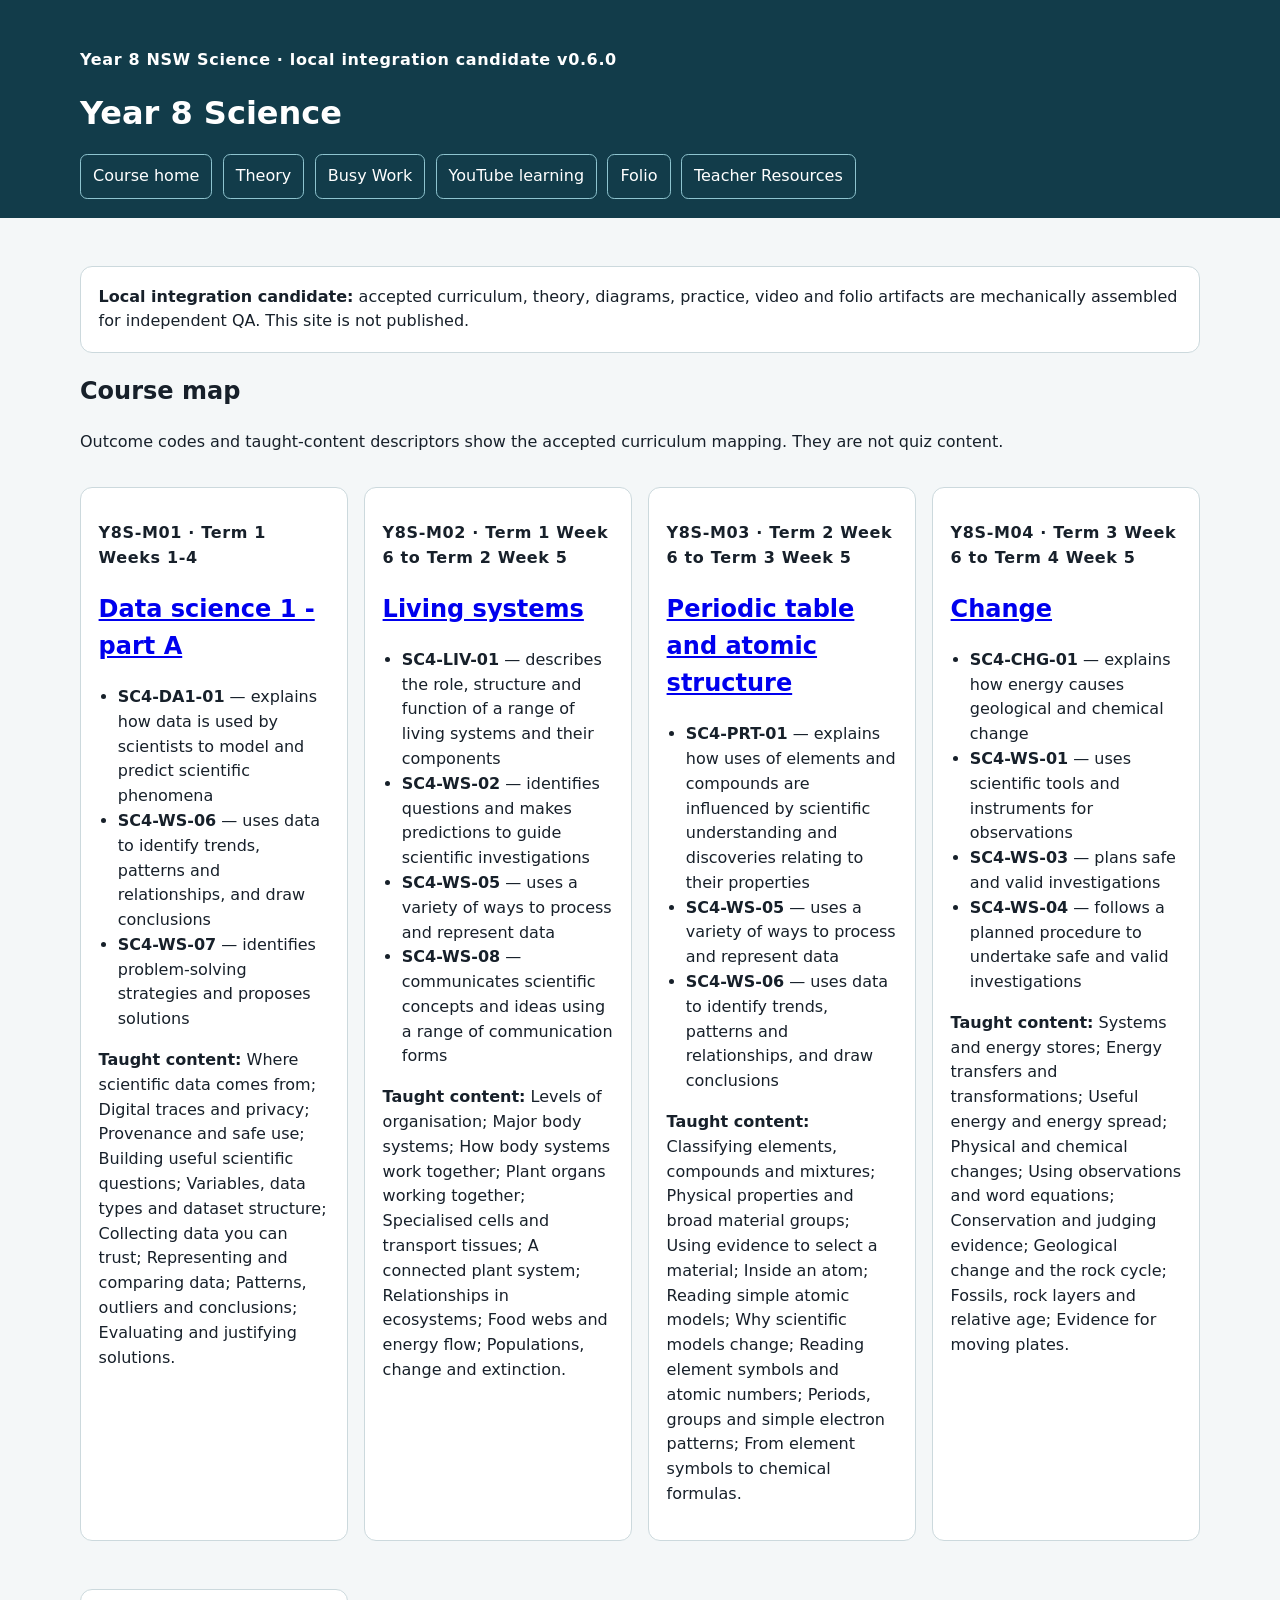
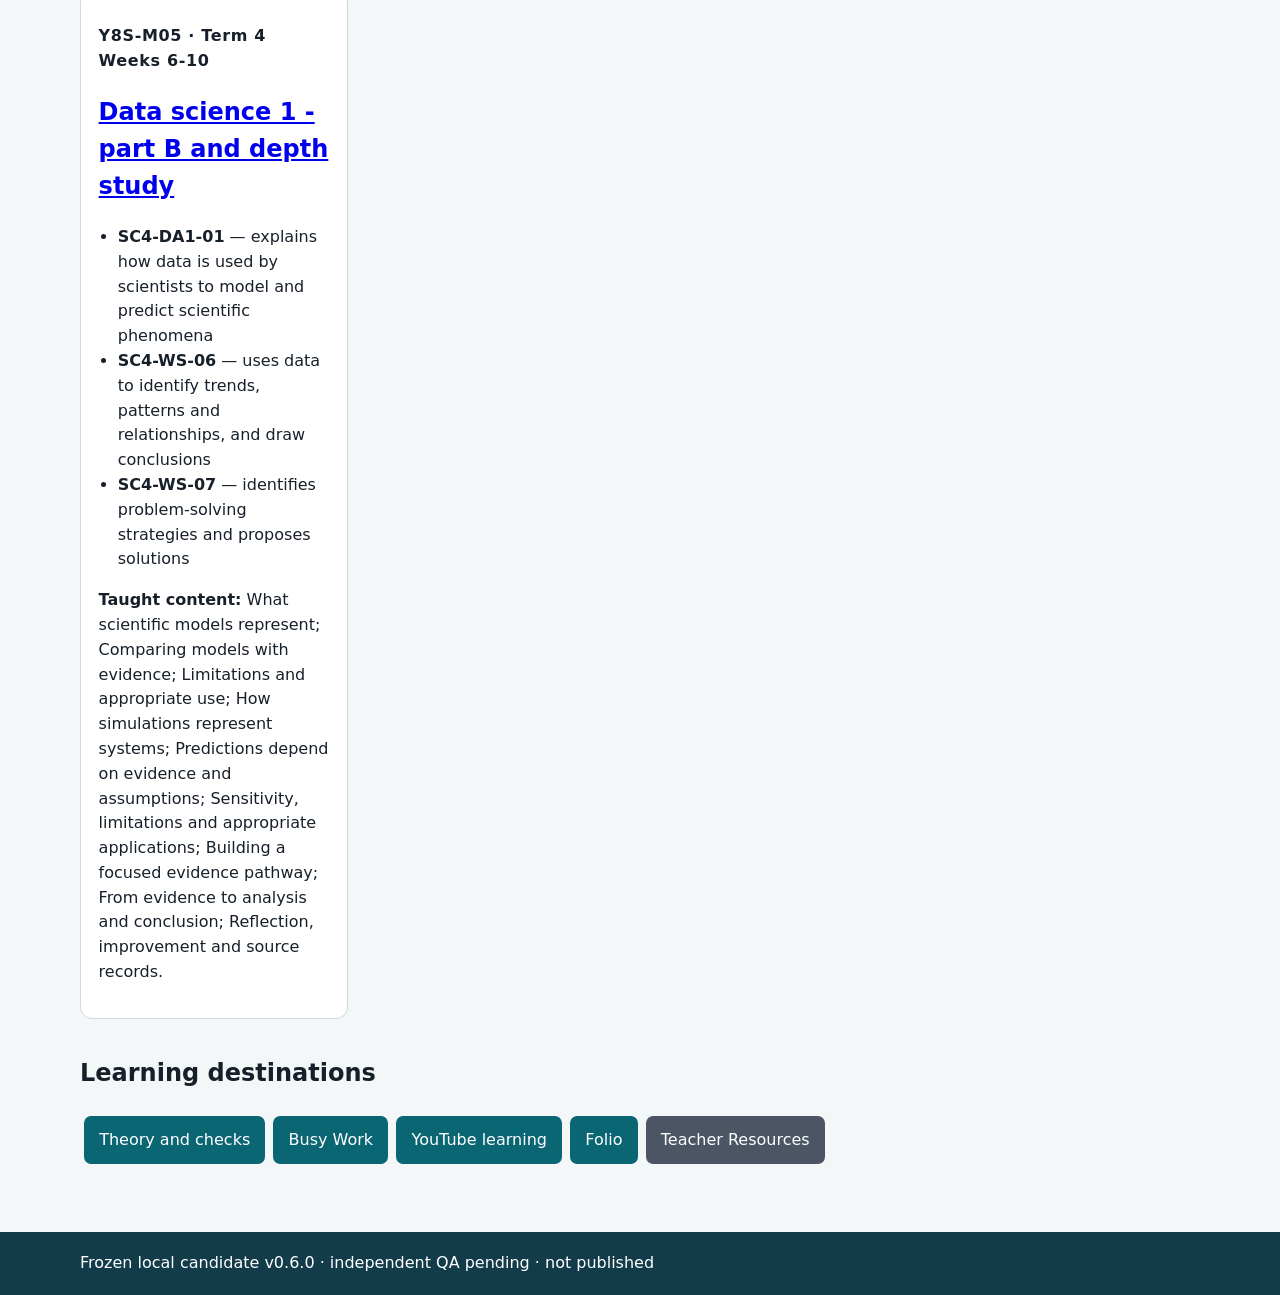
==== index.html @ 57128045 "Publish Year 8 Science guided course" ====
<!doctype html><html lang="en-AU"><head><meta charset="utf-8"><meta name="viewport" content="width=device-width,initial-scale=1"><title>Year 8 Science | Year 8 Science</title><link rel="stylesheet" href="/styles.css"></head><body><a class="skip" href="#main">Skip to content</a><header><div class="wrap"><p class="eyebrow">Year 8 NSW Science · local integration candidate v0.6.0</p><h1>Year 8 Science</h1><nav aria-label="Primary"><a href="/">Course home</a><a href="/theory.html">Theory</a><a href="/busy-work/">Busy Work</a><a href="/youtube-learning/">YouTube learning</a><a href="/folio/">Folio</a><a href="/teacher-resources/program/">Teacher Resources</a></nav></div></header><main id="main" class="wrap"><section class="status" role="status"><strong>Local integration candidate:</strong> accepted curriculum, theory, diagrams, practice, video and folio artifacts are mechanically assembled for independent QA. This site is not published.</section><section><h2>Course map</h2><p>Outcome codes and taught-content descriptors show the accepted curriculum mapping. They are not quiz content.</p><div class="module-grid"><article class="module-card"><p class="code">Y8S-M01 · Term 1 Weeks 1-4</p><h2><a href="/modules/y8s-m01/">Data science 1 - part A</a></h2><ul class="outcomes"><li><strong>SC4-DA1-01</strong> — explains how data is used by scientists to model and predict scientific phenomena</li><li><strong>SC4-WS-06</strong> — uses data to identify trends, patterns and relationships, and draw conclusions</li><li><strong>SC4-WS-07</strong> — identifies problem-solving strategies and proposes solutions</li></ul><p><strong>Taught content:</strong> Where scientific data comes from; Digital traces and privacy; Provenance and safe use; Building useful scientific questions; Variables, data types and dataset structure; Collecting data you can trust; Representing and comparing data; Patterns, outliers and conclusions; Evaluating and justifying solutions.</p></article><article class="module-card"><p class="code">Y8S-M02 · Term 1 Week 6 to Term 2 Week 5</p><h2><a href="/modules/y8s-m02/">Living systems</a></h2><ul class="outcomes"><li><strong>SC4-LIV-01</strong> — describes the role, structure and function of a range of living systems and their components</li><li><strong>SC4-WS-02</strong> — identifies questions and makes predictions to guide scientific investigations</li><li><strong>SC4-WS-05</strong> — uses a variety of ways to process and represent data</li><li><strong>SC4-WS-08</strong> — communicates scientific concepts and ideas using a range of communication forms</li></ul><p><strong>Taught content:</strong> Levels of organisation; Major body systems; How body systems work together; Plant organs working together; Specialised cells and transport tissues; A connected plant system; Relationships in ecosystems; Food webs and energy flow; Populations, change and extinction.</p></article><article class="module-card"><p class="code">Y8S-M03 · Term 2 Week 6 to Term 3 Week 5</p><h2><a href="/modules/y8s-m03/">Periodic table and atomic structure</a></h2><ul class="outcomes"><li><strong>SC4-PRT-01</strong> — explains how uses of elements and compounds are influenced by scientific understanding and discoveries relating to their properties</li><li><strong>SC4-WS-05</strong> — uses a variety of ways to process and represent data</li><li><strong>SC4-WS-06</strong> — uses data to identify trends, patterns and relationships, and draw conclusions</li></ul><p><strong>Taught content:</strong> Classifying elements, compounds and mixtures; Physical properties and broad material groups; Using evidence to select a material; Inside an atom; Reading simple atomic models; Why scientific models change; Reading element symbols and atomic numbers; Periods, groups and simple electron patterns; From element symbols to chemical formulas.</p></article><article class="module-card"><p class="code">Y8S-M04 · Term 3 Week 6 to Term 4 Week 5</p><h2><a href="/modules/y8s-m04/">Change</a></h2><ul class="outcomes"><li><strong>SC4-CHG-01</strong> — explains how energy causes geological and chemical change</li><li><strong>SC4-WS-01</strong> — uses scientific tools and instruments for observations</li><li><strong>SC4-WS-03</strong> — plans safe and valid investigations</li><li><strong>SC4-WS-04</strong> — follows a planned procedure to undertake safe and valid investigations</li></ul><p><strong>Taught content:</strong> Systems and energy stores; Energy transfers and transformations; Useful energy and energy spread; Physical and chemical changes; Using observations and word equations; Conservation and judging evidence; Geological change and the rock cycle; Fossils, rock layers and relative age; Evidence for moving plates.</p></article><article class="module-card"><p class="code">Y8S-M05 · Term 4 Weeks 6-10</p><h2><a href="/modules/y8s-m05/">Data science 1 - part B and depth study</a></h2><ul class="outcomes"><li><strong>SC4-DA1-01</strong> — explains how data is used by scientists to model and predict scientific phenomena</li><li><strong>SC4-WS-06</strong> — uses data to identify trends, patterns and relationships, and draw conclusions</li><li><strong>SC4-WS-07</strong> — identifies problem-solving strategies and proposes solutions</li></ul><p><strong>Taught content:</strong> What scientific models represent; Comparing models with evidence; Limitations and appropriate use; How simulations represent systems; Predictions depend on evidence and assumptions; Sensitivity, limitations and appropriate applications; Building a focused evidence pathway; From evidence to analysis and conclusion; Reflection, improvement and source records.</p></article></div></section><section class="actions"><h2>Learning destinations</h2><a class="button" href="/theory.html">Theory and checks</a><a class="button" href="/busy-work/">Busy Work</a><a class="button" href="/youtube-learning/">YouTube learning</a><a class="button" href="/folio/">Folio</a><a class="button secondary" href="/teacher-resources/program/">Teacher Resources</a></section></main><footer><div class="wrap">Frozen local candidate v0.6.0 · independent QA pending · not published</div></footer></body></html>
---- styles.css ----
:root{font-family:Inter,system-ui,sans-serif;color:#17202a;background:#f4f7f8;line-height:1.55}*{box-sizing:border-box}body{margin:0}.wrap{width:min(1120px,calc(100% - 2rem));margin:auto}header{background:#123c4a;color:#fff;padding:2rem 0 1.2rem}header h1{margin:.2rem 0 1rem}nav{display:flex;gap:.65rem;flex-wrap:wrap}nav a{color:#fff;padding:.55rem .75rem;border:1px solid #8ec4cf;border-radius:.45rem;text-decoration:none;min-height:44px}.skip{position:absolute;left:-9999px}.skip:focus{left:1rem;top:1rem;background:#fff;padding:.5rem;z-index:5}main{padding:2rem 0 4rem}footer{padding:1.2rem;background:#123c4a;color:#fff}.eyebrow,.code{font-weight:700;letter-spacing:.04em}.module-grid,.section-grid,.resource-grid{display:grid;grid-template-columns:repeat(auto-fit,minmax(260px,1fr));gap:1rem}.module-card,.section-grid article,.resource-grid article,.theory-section,.status{background:#fff;border:1px solid #ccd9dd;border-radius:.75rem;padding:1.1rem;margin:1rem 0}.outcomes{padding-left:1.2rem}.button{display:inline-block;background:#0b6674;color:#fff;text-decoration:none;padding:.7rem .95rem;border-radius:.45rem;margin:.25rem;min-height:44px}.secondary{background:#4b5563}figure{margin:1rem 0;background:#eef5f6;padding:1rem;border-radius:.5rem}figure img{display:block;width:100%;max-height:540px;object-fit:contain}figure a span{display:inline-block;margin-top:.4rem}.questions fieldset{border:1px solid #ccd9dd;border-radius:.5rem;margin:.8rem 0;padding:1rem}.questions label{display:block;margin:.45rem 0}.questions button,summary{min-height:44px}textarea{display:block;width:100%;max-width:none;margin-top:.4rem;padding:.65rem}.table-wrap{overflow-x:auto}table{width:100%;border-collapse:collapse;background:#fff}th,td{border:1px solid #bccdd2;padding:.65rem;text-align:left;vertical-align:top}@media(max-width:500px){.wrap{width:min(100% - 1rem,1120px)}header{padding-top:1rem}.module-card,.theory-section{padding:.8rem}nav a{flex:1 1 45%;text-align:center}}@media print{nav,.skip,.actions,.check-answer,.theory-section section[id^="response-"]>p>a[href^="#theory-"]{display:none!important}body{background:#fff}.module-card,.theory-section,.status{break-inside:avoid;border-color:#777}}
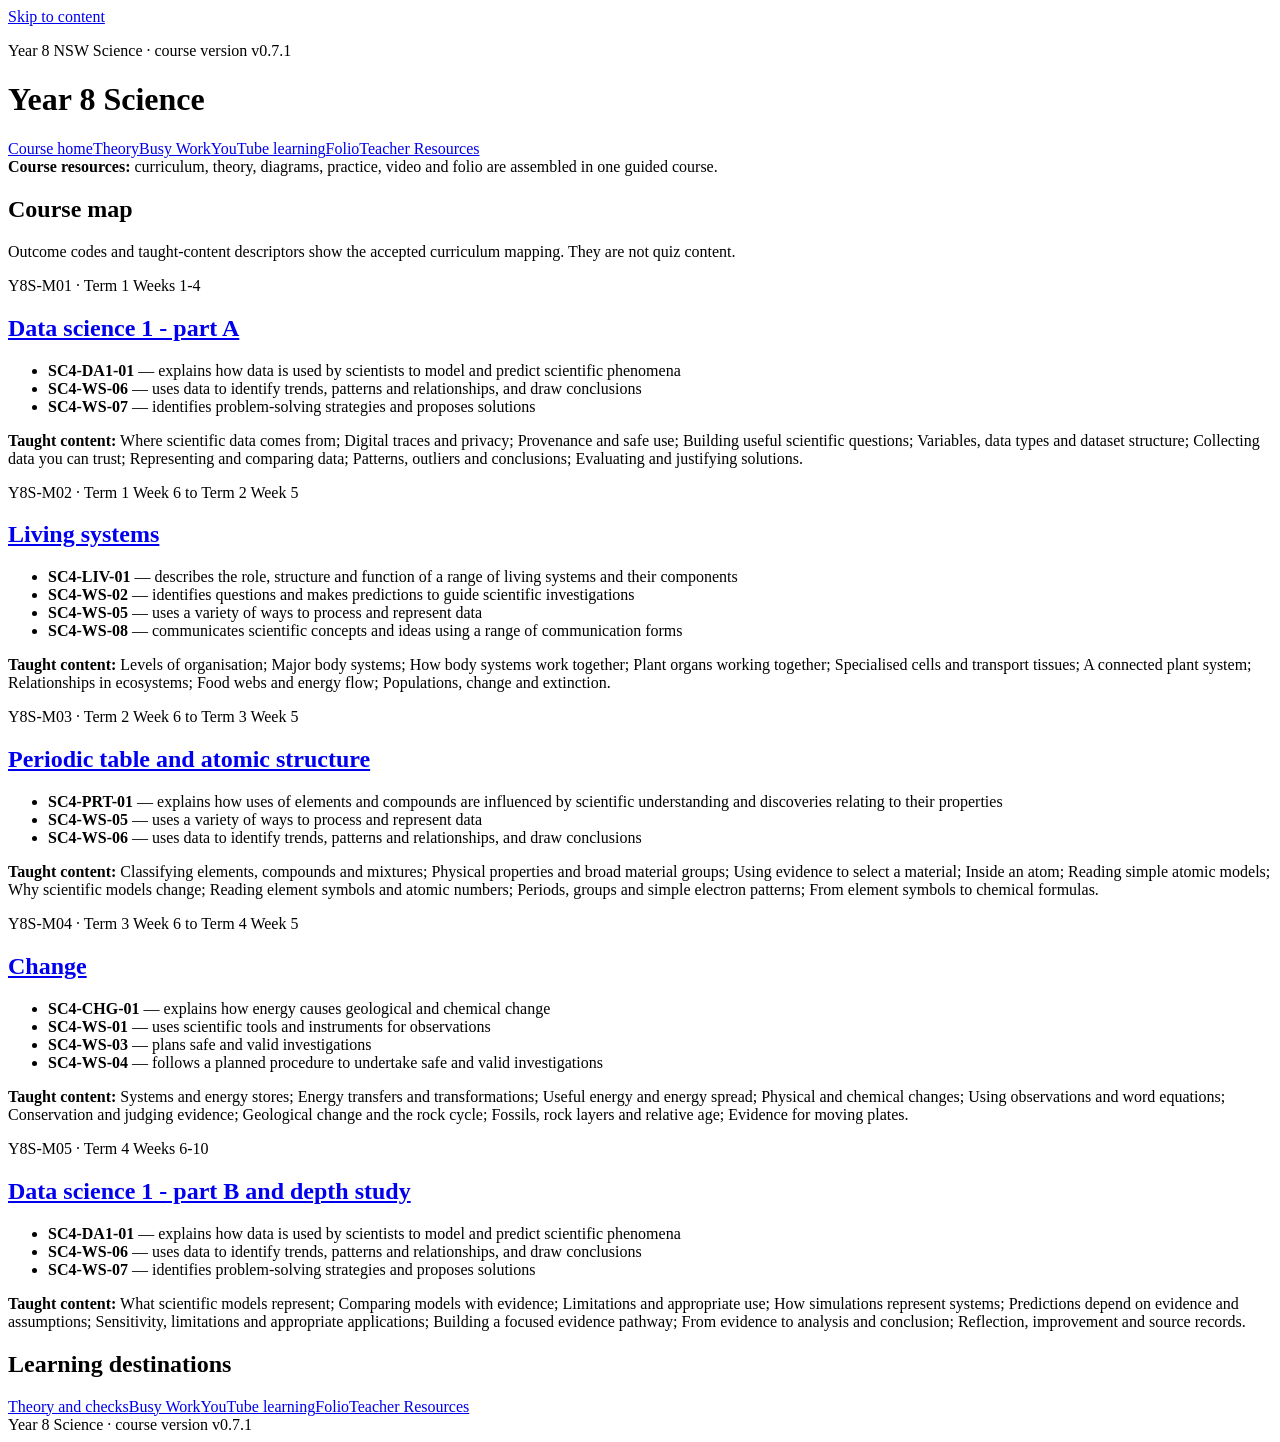
==== commit 7ae6e188: "Fix GitHub Pages project paths" ====
--- a/index.html
+++ b/index.html
@@ -1 +1 @@
-<!doctype html><html lang="en-AU"><head><meta charset="utf-8"><meta name="viewport" content="width=device-width,initial-scale=1"><title>Year 8 Science | Year 8 Science</title><link rel="stylesheet" href="/styles.css"></head><body><a class="skip" href="#main">Skip to content</a><header><div class="wrap"><p class="eyebrow">Year 8 NSW Science · local integration candidate v0.6.0</p><h1>Year 8 Science</h1><nav aria-label="Primary"><a href="/">Course home</a><a href="/theory.html">Theory</a><a href="/busy-work/">Busy Work</a><a href="/youtube-learning/">YouTube learning</a><a href="/folio/">Folio</a><a href="/teacher-resources/program/">Teacher Resources</a></nav></div></header><main id="main" class="wrap"><section class="status" role="status"><strong>Local integration candidate:</strong> accepted curriculum, theory, diagrams, practice, video and folio artifacts are mechanically assembled for independent QA. This site is not published.</section><section><h2>Course map</h2><p>Outcome codes and taught-content descriptors show the accepted curriculum mapping. They are not quiz content.</p><div class="module-grid"><article class="module-card"><p class="code">Y8S-M01 · Term 1 Weeks 1-4</p><h2><a href="/modules/y8s-m01/">Data science 1 - part A</a></h2><ul class="outcomes"><li><strong>SC4-DA1-01</strong> — explains how data is used by scientists to model and predict scientific phenomena</li><li><strong>SC4-WS-06</strong> — uses data to identify trends, patterns and relationships, and draw conclusions</li><li><strong>SC4-WS-07</strong> — identifies problem-solving strategies and proposes solutions</li></ul><p><strong>Taught content:</strong> Where scientific data comes from; Digital traces and privacy; Provenance and safe use; Building useful scientific questions; Variables, data types and dataset structure; Collecting data you can trust; Representing and comparing data; Patterns, outliers and conclusions; Evaluating and justifying solutions.</p></article><article class="module-card"><p class="code">Y8S-M02 · Term 1 Week 6 to Term 2 Week 5</p><h2><a href="/modules/y8s-m02/">Living systems</a></h2><ul class="outcomes"><li><strong>SC4-LIV-01</strong> — describes the role, structure and function of a range of living systems and their components</li><li><strong>SC4-WS-02</strong> — identifies questions and makes predictions to guide scientific investigations</li><li><strong>SC4-WS-05</strong> — uses a variety of ways to process and represent data</li><li><strong>SC4-WS-08</strong> — communicates scientific concepts and ideas using a range of communication forms</li></ul><p><strong>Taught content:</strong> Levels of organisation; Major body systems; How body systems work together; Plant organs working together; Specialised cells and transport tissues; A connected plant system; Relationships in ecosystems; Food webs and energy flow; Populations, change and extinction.</p></article><article class="module-card"><p class="code">Y8S-M03 · Term 2 Week 6 to Term 3 Week 5</p><h2><a href="/modules/y8s-m03/">Periodic table and atomic structure</a></h2><ul class="outcomes"><li><strong>SC4-PRT-01</strong> — explains how uses of elements and compounds are influenced by scientific understanding and discoveries relating to their properties</li><li><strong>SC4-WS-05</strong> — uses a variety of ways to process and represent data</li><li><strong>SC4-WS-06</strong> — uses data to identify trends, patterns and relationships, and draw conclusions</li></ul><p><strong>Taught content:</strong> Classifying elements, compounds and mixtures; Physical properties and broad material groups; Using evidence to select a material; Inside an atom; Reading simple atomic models; Why scientific models change; Reading element symbols and atomic numbers; Periods, groups and simple electron patterns; From element symbols to chemical formulas.</p></article><article class="module-card"><p class="code">Y8S-M04 · Term 3 Week 6 to Term 4 Week 5</p><h2><a href="/modules/y8s-m04/">Change</a></h2><ul class="outcomes"><li><strong>SC4-CHG-01</strong> — explains how energy causes geological and chemical change</li><li><strong>SC4-WS-01</strong> — uses scientific tools and instruments for observations</li><li><strong>SC4-WS-03</strong> — plans safe and valid investigations</li><li><strong>SC4-WS-04</strong> — follows a planned procedure to undertake safe and valid investigations</li></ul><p><strong>Taught content:</strong> Systems and energy stores; Energy transfers and transformations; Useful energy and energy spread; Physical and chemical changes; Using observations and word equations; Conservation and judging evidence; Geological change and the rock cycle; Fossils, rock layers and relative age; Evidence for moving plates.</p></article><article class="module-card"><p class="code">Y8S-M05 · Term 4 Weeks 6-10</p><h2><a href="/modules/y8s-m05/">Data science 1 - part B and depth study</a></h2><ul class="outcomes"><li><strong>SC4-DA1-01</strong> — explains how data is used by scientists to model and predict scientific phenomena</li><li><strong>SC4-WS-06</strong> — uses data to identify trends, patterns and relationships, and draw conclusions</li><li><strong>SC4-WS-07</strong> — identifies problem-solving strategies and proposes solutions</li></ul><p><strong>Taught content:</strong> What scientific models represent; Comparing models with evidence; Limitations and appropriate use; How simulations represent systems; Predictions depend on evidence and assumptions; Sensitivity, limitations and appropriate applications; Building a focused evidence pathway; From evidence to analysis and conclusion; Reflection, improvement and source records.</p></article></div></section><section class="actions"><h2>Learning destinations</h2><a class="button" href="/theory.html">Theory and checks</a><a class="button" href="/busy-work/">Busy Work</a><a class="button" href="/youtube-learning/">YouTube learning</a><a class="button" href="/folio/">Folio</a><a class="button secondary" href="/teacher-resources/program/">Teacher Resources</a></section></main><footer><div class="wrap">Frozen local candidate v0.6.0 · independent QA pending · not published</div></footer></body></html>+<!doctype html><html lang="en-AU"><head><meta charset="utf-8"><meta name="viewport" content="width=device-width,initial-scale=1"><title>Year 8 Science | Year 8 Science</title><link rel="stylesheet" href="/Year-8-Science-Guided-Course/styles.css"></head><body><a class="skip" href="#main">Skip to content</a><header><div class="wrap"><p class="eyebrow">Year 8 NSW Science · course version v0.7.1</p><h1>Year 8 Science</h1><nav aria-label="Primary"><a href="/Year-8-Science-Guided-Course/">Course home</a><a href="/Year-8-Science-Guided-Course/theory.html">Theory</a><a href="/Year-8-Science-Guided-Course/busy-work/">Busy Work</a><a href="/Year-8-Science-Guided-Course/youtube-learning/">YouTube learning</a><a href="/Year-8-Science-Guided-Course/folio/">Folio</a><a href="/Year-8-Science-Guided-Course/teacher-resources/program/">Teacher Resources</a></nav></div></header><main id="main" class="wrap"><section class="status" role="status"><strong>Course resources:</strong> curriculum, theory, diagrams, practice, video and folio are assembled in one guided course.</section><section><h2>Course map</h2><p>Outcome codes and taught-content descriptors show the accepted curriculum mapping. They are not quiz content.</p><div class="module-grid"><article class="module-card"><p class="code">Y8S-M01 · Term 1 Weeks 1-4</p><h2><a href="/Year-8-Science-Guided-Course/modules/y8s-m01/">Data science 1 - part A</a></h2><ul class="outcomes"><li><strong>SC4-DA1-01</strong> — explains how data is used by scientists to model and predict scientific phenomena</li><li><strong>SC4-WS-06</strong> — uses data to identify trends, patterns and relationships, and draw conclusions</li><li><strong>SC4-WS-07</strong> — identifies problem-solving strategies and proposes solutions</li></ul><p><strong>Taught content:</strong> Where scientific data comes from; Digital traces and privacy; Provenance and safe use; Building useful scientific questions; Variables, data types and dataset structure; Collecting data you can trust; Representing and comparing data; Patterns, outliers and conclusions; Evaluating and justifying solutions.</p></article><article class="module-card"><p class="code">Y8S-M02 · Term 1 Week 6 to Term 2 Week 5</p><h2><a href="/Year-8-Science-Guided-Course/modules/y8s-m02/">Living systems</a></h2><ul class="outcomes"><li><strong>SC4-LIV-01</strong> — describes the role, structure and function of a range of living systems and their components</li><li><strong>SC4-WS-02</strong> — identifies questions and makes predictions to guide scientific investigations</li><li><strong>SC4-WS-05</strong> — uses a variety of ways to process and represent data</li><li><strong>SC4-WS-08</strong> — communicates scientific concepts and ideas using a range of communication forms</li></ul><p><strong>Taught content:</strong> Levels of organisation; Major body systems; How body systems work together; Plant organs working together; Specialised cells and transport tissues; A connected plant system; Relationships in ecosystems; Food webs and energy flow; Populations, change and extinction.</p></article><article class="module-card"><p class="code">Y8S-M03 · Term 2 Week 6 to Term 3 Week 5</p><h2><a href="/Year-8-Science-Guided-Course/modules/y8s-m03/">Periodic table and atomic structure</a></h2><ul class="outcomes"><li><strong>SC4-PRT-01</strong> — explains how uses of elements and compounds are influenced by scientific understanding and discoveries relating to their properties</li><li><strong>SC4-WS-05</strong> — uses a variety of ways to process and represent data</li><li><strong>SC4-WS-06</strong> — uses data to identify trends, patterns and relationships, and draw conclusions</li></ul><p><strong>Taught content:</strong> Classifying elements, compounds and mixtures; Physical properties and broad material groups; Using evidence to select a material; Inside an atom; Reading simple atomic models; Why scientific models change; Reading element symbols and atomic numbers; Periods, groups and simple electron patterns; From element symbols to chemical formulas.</p></article><article class="module-card"><p class="code">Y8S-M04 · Term 3 Week 6 to Term 4 Week 5</p><h2><a href="/Year-8-Science-Guided-Course/modules/y8s-m04/">Change</a></h2><ul class="outcomes"><li><strong>SC4-CHG-01</strong> — explains how energy causes geological and chemical change</li><li><strong>SC4-WS-01</strong> — uses scientific tools and instruments for observations</li><li><strong>SC4-WS-03</strong> — plans safe and valid investigations</li><li><strong>SC4-WS-04</strong> — follows a planned procedure to undertake safe and valid investigations</li></ul><p><strong>Taught content:</strong> Systems and energy stores; Energy transfers and transformations; Useful energy and energy spread; Physical and chemical changes; Using observations and word equations; Conservation and judging evidence; Geological change and the rock cycle; Fossils, rock layers and relative age; Evidence for moving plates.</p></article><article class="module-card"><p class="code">Y8S-M05 · Term 4 Weeks 6-10</p><h2><a href="/Year-8-Science-Guided-Course/modules/y8s-m05/">Data science 1 - part B and depth study</a></h2><ul class="outcomes"><li><strong>SC4-DA1-01</strong> — explains how data is used by scientists to model and predict scientific phenomena</li><li><strong>SC4-WS-06</strong> — uses data to identify trends, patterns and relationships, and draw conclusions</li><li><strong>SC4-WS-07</strong> — identifies problem-solving strategies and proposes solutions</li></ul><p><strong>Taught content:</strong> What scientific models represent; Comparing models with evidence; Limitations and appropriate use; How simulations represent systems; Predictions depend on evidence and assumptions; Sensitivity, limitations and appropriate applications; Building a focused evidence pathway; From evidence to analysis and conclusion; Reflection, improvement and source records.</p></article></div></section><section class="actions"><h2>Learning destinations</h2><a class="button" href="/Year-8-Science-Guided-Course/theory.html">Theory and checks</a><a class="button" href="/Year-8-Science-Guided-Course/busy-work/">Busy Work</a><a class="button" href="/Year-8-Science-Guided-Course/youtube-learning/">YouTube learning</a><a class="button" href="/Year-8-Science-Guided-Course/folio/">Folio</a><a class="button secondary" href="/Year-8-Science-Guided-Course/teacher-resources/program/">Teacher Resources</a></section></main><footer><div class="wrap">Year 8 Science · course version v0.7.1</div></footer></body></html>
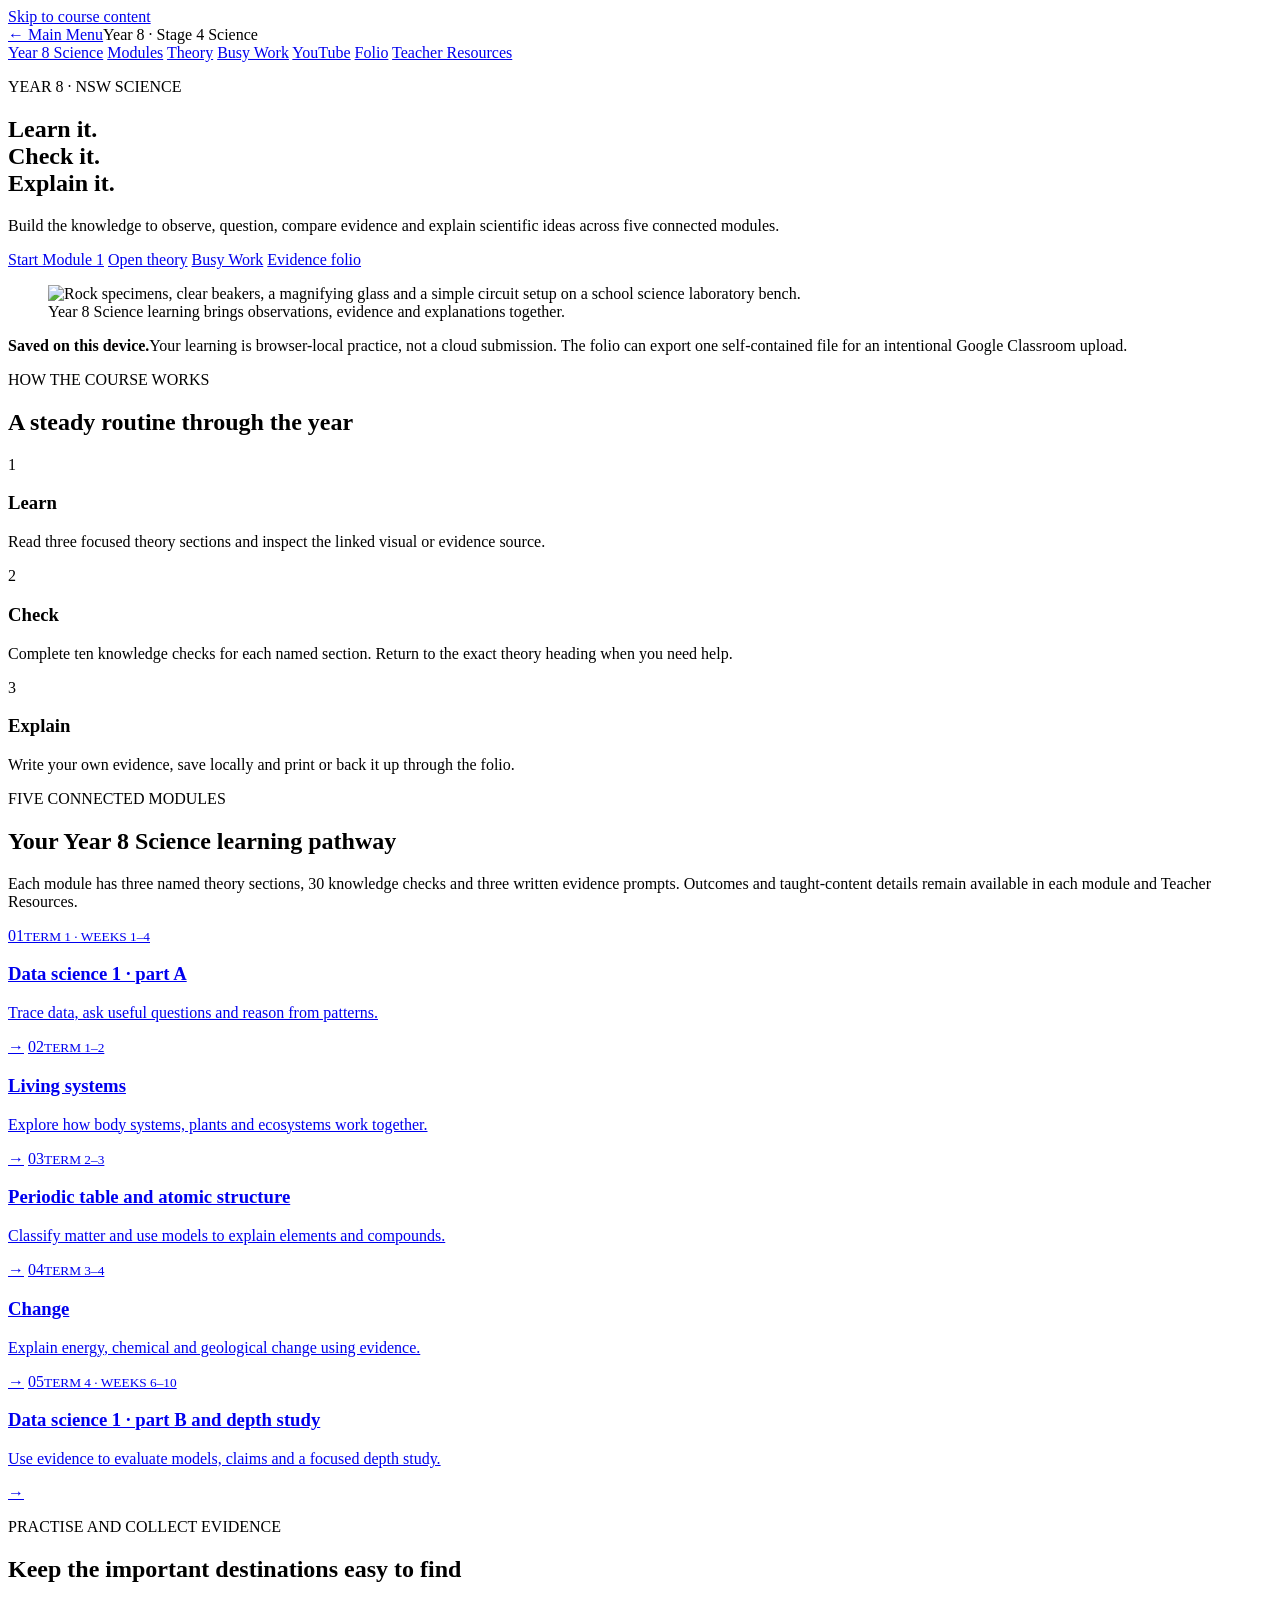
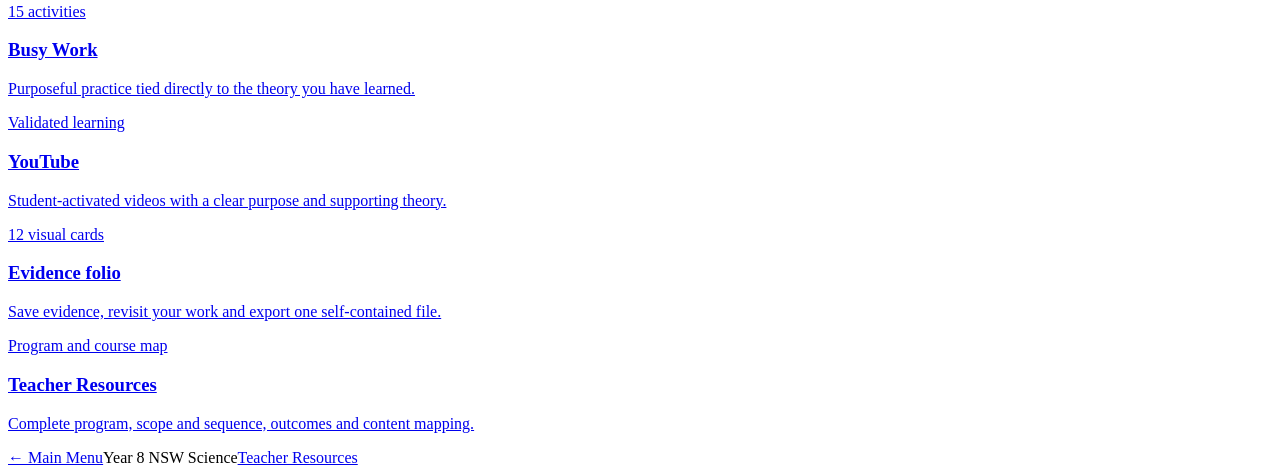
==== commit 0b3e57d7: "Rebuild science course for family experience" ====
--- a/index.html
+++ b/index.html
@@ -1 +1,81 @@
-<!doctype html><html lang="en-AU"><head><meta charset="utf-8"><meta name="viewport" content="width=device-width,initial-scale=1"><title>Year 8 Science | Year 8 Science</title><link rel="stylesheet" href="/Year-8-Science-Guided-Course/styles.css"></head><body><a class="skip" href="#main">Skip to content</a><header><div class="wrap"><p class="eyebrow">Year 8 NSW Science · course version v0.7.1</p><h1>Year 8 Science</h1><nav aria-label="Primary"><a href="/Year-8-Science-Guided-Course/">Course home</a><a href="/Year-8-Science-Guided-Course/theory.html">Theory</a><a href="/Year-8-Science-Guided-Course/busy-work/">Busy Work</a><a href="/Year-8-Science-Guided-Course/youtube-learning/">YouTube learning</a><a href="/Year-8-Science-Guided-Course/folio/">Folio</a><a href="/Year-8-Science-Guided-Course/teacher-resources/program/">Teacher Resources</a></nav></div></header><main id="main" class="wrap"><section class="status" role="status"><strong>Course resources:</strong> curriculum, theory, diagrams, practice, video and folio are assembled in one guided course.</section><section><h2>Course map</h2><p>Outcome codes and taught-content descriptors show the accepted curriculum mapping. They are not quiz content.</p><div class="module-grid"><article class="module-card"><p class="code">Y8S-M01 · Term 1 Weeks 1-4</p><h2><a href="/Year-8-Science-Guided-Course/modules/y8s-m01/">Data science 1 - part A</a></h2><ul class="outcomes"><li><strong>SC4-DA1-01</strong> — explains how data is used by scientists to model and predict scientific phenomena</li><li><strong>SC4-WS-06</strong> — uses data to identify trends, patterns and relationships, and draw conclusions</li><li><strong>SC4-WS-07</strong> — identifies problem-solving strategies and proposes solutions</li></ul><p><strong>Taught content:</strong> Where scientific data comes from; Digital traces and privacy; Provenance and safe use; Building useful scientific questions; Variables, data types and dataset structure; Collecting data you can trust; Representing and comparing data; Patterns, outliers and conclusions; Evaluating and justifying solutions.</p></article><article class="module-card"><p class="code">Y8S-M02 · Term 1 Week 6 to Term 2 Week 5</p><h2><a href="/Year-8-Science-Guided-Course/modules/y8s-m02/">Living systems</a></h2><ul class="outcomes"><li><strong>SC4-LIV-01</strong> — describes the role, structure and function of a range of living systems and their components</li><li><strong>SC4-WS-02</strong> — identifies questions and makes predictions to guide scientific investigations</li><li><strong>SC4-WS-05</strong> — uses a variety of ways to process and represent data</li><li><strong>SC4-WS-08</strong> — communicates scientific concepts and ideas using a range of communication forms</li></ul><p><strong>Taught content:</strong> Levels of organisation; Major body systems; How body systems work together; Plant organs working together; Specialised cells and transport tissues; A connected plant system; Relationships in ecosystems; Food webs and energy flow; Populations, change and extinction.</p></article><article class="module-card"><p class="code">Y8S-M03 · Term 2 Week 6 to Term 3 Week 5</p><h2><a href="/Year-8-Science-Guided-Course/modules/y8s-m03/">Periodic table and atomic structure</a></h2><ul class="outcomes"><li><strong>SC4-PRT-01</strong> — explains how uses of elements and compounds are influenced by scientific understanding and discoveries relating to their properties</li><li><strong>SC4-WS-05</strong> — uses a variety of ways to process and represent data</li><li><strong>SC4-WS-06</strong> — uses data to identify trends, patterns and relationships, and draw conclusions</li></ul><p><strong>Taught content:</strong> Classifying elements, compounds and mixtures; Physical properties and broad material groups; Using evidence to select a material; Inside an atom; Reading simple atomic models; Why scientific models change; Reading element symbols and atomic numbers; Periods, groups and simple electron patterns; From element symbols to chemical formulas.</p></article><article class="module-card"><p class="code">Y8S-M04 · Term 3 Week 6 to Term 4 Week 5</p><h2><a href="/Year-8-Science-Guided-Course/modules/y8s-m04/">Change</a></h2><ul class="outcomes"><li><strong>SC4-CHG-01</strong> — explains how energy causes geological and chemical change</li><li><strong>SC4-WS-01</strong> — uses scientific tools and instruments for observations</li><li><strong>SC4-WS-03</strong> — plans safe and valid investigations</li><li><strong>SC4-WS-04</strong> — follows a planned procedure to undertake safe and valid investigations</li></ul><p><strong>Taught content:</strong> Systems and energy stores; Energy transfers and transformations; Useful energy and energy spread; Physical and chemical changes; Using observations and word equations; Conservation and judging evidence; Geological change and the rock cycle; Fossils, rock layers and relative age; Evidence for moving plates.</p></article><article class="module-card"><p class="code">Y8S-M05 · Term 4 Weeks 6-10</p><h2><a href="/Year-8-Science-Guided-Course/modules/y8s-m05/">Data science 1 - part B and depth study</a></h2><ul class="outcomes"><li><strong>SC4-DA1-01</strong> — explains how data is used by scientists to model and predict scientific phenomena</li><li><strong>SC4-WS-06</strong> — uses data to identify trends, patterns and relationships, and draw conclusions</li><li><strong>SC4-WS-07</strong> — identifies problem-solving strategies and proposes solutions</li></ul><p><strong>Taught content:</strong> What scientific models represent; Comparing models with evidence; Limitations and appropriate use; How simulations represent systems; Predictions depend on evidence and assumptions; Sensitivity, limitations and appropriate applications; Building a focused evidence pathway; From evidence to analysis and conclusion; Reflection, improvement and source records.</p></article></div></section><section class="actions"><h2>Learning destinations</h2><a class="button" href="/Year-8-Science-Guided-Course/theory.html">Theory and checks</a><a class="button" href="/Year-8-Science-Guided-Course/busy-work/">Busy Work</a><a class="button" href="/Year-8-Science-Guided-Course/youtube-learning/">YouTube learning</a><a class="button" href="/Year-8-Science-Guided-Course/folio/">Folio</a><a class="button secondary" href="/Year-8-Science-Guided-Course/teacher-resources/program/">Teacher Resources</a></section></main><footer><div class="wrap">Year 8 Science · course version v0.7.1</div></footer></body></html>+<!doctype html>
+<html lang="en-AU">
+<head>
+  <meta charset="utf-8">
+  <meta name="viewport" content="width=device-width,initial-scale=1">
+  <meta name="description" content="Year 8 NSW Science guided course with theory, knowledge checks, practice, video learning and an evidence folio.">
+  <title>Year 8 Science | Guided course</title>
+  <link rel="stylesheet" href="/Year-8-Science-Guided-Course/styles.css">
+</head>
+<body class="course-home">
+  <a class="skip" href="#main">Skip to course content</a>
+  <header class="site-header">
+    <div class="course-bar"><a href="https://stevencowell.github.io/Main-Page/">&larr; Main Menu</a><span>Year 8 &middot; Stage 4 Science</span></div>
+    <nav class="primary-nav" aria-label="Course navigation">
+      <a class="brand" href="/Year-8-Science-Guided-Course/">Year 8 Science</a>
+      <a href="#modules">Modules</a>
+      <a href="/Year-8-Science-Guided-Course/theory.html">Theory</a>
+      <a href="/Year-8-Science-Guided-Course/busy-work/">Busy Work</a>
+      <a href="/Year-8-Science-Guided-Course/youtube-learning/">YouTube</a>
+      <a href="/Year-8-Science-Guided-Course/folio/">Folio</a>
+      <a href="/Year-8-Science-Guided-Course/teacher-resources/program/">Teacher Resources</a>
+    </nav>
+  </header>
+  <main id="main">
+    <section class="hero">
+      <div class="hero-copy">
+        <p class="eyebrow">YEAR 8 &middot; NSW SCIENCE</p>
+        <h1>Learn it.<br>Check it.<br>Explain it.</h1>
+        <p class="lede">Build the knowledge to observe, question, compare evidence and explain scientific ideas across five connected modules.</p>
+        <div class="hero-actions">
+          <a class="button" href="/Year-8-Science-Guided-Course/modules/y8s-m01/">Start Module 1</a>
+          <a class="button secondary" href="/Year-8-Science-Guided-Course/theory.html">Open theory</a>
+          <a class="button secondary" href="/Year-8-Science-Guided-Course/busy-work/">Busy Work</a>
+          <a class="button secondary" href="/Year-8-Science-Guided-Course/folio/">Evidence folio</a>
+        </div>
+      </div>
+      <figure class="hero-plan science-hero-image">
+        <img src="/Year-8-Science-Guided-Course/assets/year-8-science-lab.png" alt="Rock specimens, clear beakers, a magnifying glass and a simple circuit setup on a school science laboratory bench." width="1680" height="945">
+        <figcaption>Year 8 Science learning brings observations, evidence and explanations together.</figcaption>
+      </figure>
+    </section>
+
+    <section class="save-notice" aria-label="Saving information"><strong>Saved on this device.</strong><span>Your learning is browser-local practice, not a cloud submission. The folio can export one self-contained file for an intentional Google Classroom upload.</span></section>
+
+    <section class="section routine">
+      <p class="eyebrow">HOW THE COURSE WORKS</p>
+      <h2>A steady routine through the year</h2>
+      <div class="routine-grid">
+        <article><span>1</span><h3>Learn</h3><p>Read three focused theory sections and inspect the linked visual or evidence source.</p></article>
+        <article><span>2</span><h3>Check</h3><p>Complete ten knowledge checks for each named section. Return to the exact theory heading when you need help.</p></article>
+        <article><span>3</span><h3>Explain</h3><p>Write your own evidence, save locally and print or back it up through the folio.</p></article>
+      </div>
+    </section>
+
+    <section id="modules" class="section">
+      <p class="eyebrow">FIVE CONNECTED MODULES</p>
+      <h2>Your Year 8 Science learning pathway</h2>
+      <p class="section-intro">Each module has three named theory sections, 30 knowledge checks and three written evidence prompts. Outcomes and taught-content details remain available in each module and Teacher Resources.</p>
+      <div class="module-map">
+        <a class="module-tile" href="/Year-8-Science-Guided-Course/modules/y8s-m01/"><span class="module-number">01</span><span><small>TERM 1 &middot; WEEKS 1&ndash;4</small><h3>Data science 1 &middot; part A</h3><p>Trace data, ask useful questions and reason from patterns.</p></span><span class="module-arrow" aria-hidden="true">&rarr;</span></a>
+        <a class="module-tile" href="/Year-8-Science-Guided-Course/modules/y8s-m02/"><span class="module-number">02</span><span><small>TERM 1&ndash;2</small><h3>Living systems</h3><p>Explore how body systems, plants and ecosystems work together.</p></span><span class="module-arrow" aria-hidden="true">&rarr;</span></a>
+        <a class="module-tile" href="/Year-8-Science-Guided-Course/modules/y8s-m03/"><span class="module-number">03</span><span><small>TERM 2&ndash;3</small><h3>Periodic table and atomic structure</h3><p>Classify matter and use models to explain elements and compounds.</p></span><span class="module-arrow" aria-hidden="true">&rarr;</span></a>
+        <a class="module-tile" href="/Year-8-Science-Guided-Course/modules/y8s-m04/"><span class="module-number">04</span><span><small>TERM 3&ndash;4</small><h3>Change</h3><p>Explain energy, chemical and geological change using evidence.</p></span><span class="module-arrow" aria-hidden="true">&rarr;</span></a>
+        <a class="module-tile" href="/Year-8-Science-Guided-Course/modules/y8s-m05/"><span class="module-number">05</span><span><small>TERM 4 &middot; WEEKS 6&ndash;10</small><h3>Data science 1 &middot; part B and depth study</h3><p>Use evidence to evaluate models, claims and a focused depth study.</p></span><span class="module-arrow" aria-hidden="true">&rarr;</span></a>
+      </div>
+    </section>
+
+    <section class="section destinations">
+      <p class="eyebrow">PRACTISE AND COLLECT EVIDENCE</p>
+      <h2>Keep the important destinations easy to find</h2>
+      <div class="destination-grid">
+        <a class="destination-card busy" href="/Year-8-Science-Guided-Course/busy-work/"><span>15 activities</span><h3>Busy Work</h3><p>Purposeful practice tied directly to the theory you have learned.</p></a>
+        <a class="destination-card video" href="/Year-8-Science-Guided-Course/youtube-learning/"><span>Validated learning</span><h3>YouTube</h3><p>Student-activated videos with a clear purpose and supporting theory.</p></a>
+        <a class="destination-card folio" href="/Year-8-Science-Guided-Course/folio/"><span>12 visual cards</span><h3>Evidence folio</h3><p>Save evidence, revisit your work and export one self-contained file.</p></a>
+        <a class="destination-card teacher" href="/Year-8-Science-Guided-Course/teacher-resources/program/"><span>Program and course map</span><h3>Teacher Resources</h3><p>Complete program, scope and sequence, outcomes and content mapping.</p></a>
+      </div>
+    </section>
+  </main>
+  <footer><a href="https://stevencowell.github.io/Main-Page/">&larr; Main Menu</a><span>Year 8 NSW Science</span><a href="/Year-8-Science-Guided-Course/teacher-resources/program/">Teacher Resources</a></footer>
+</body>
+</html>
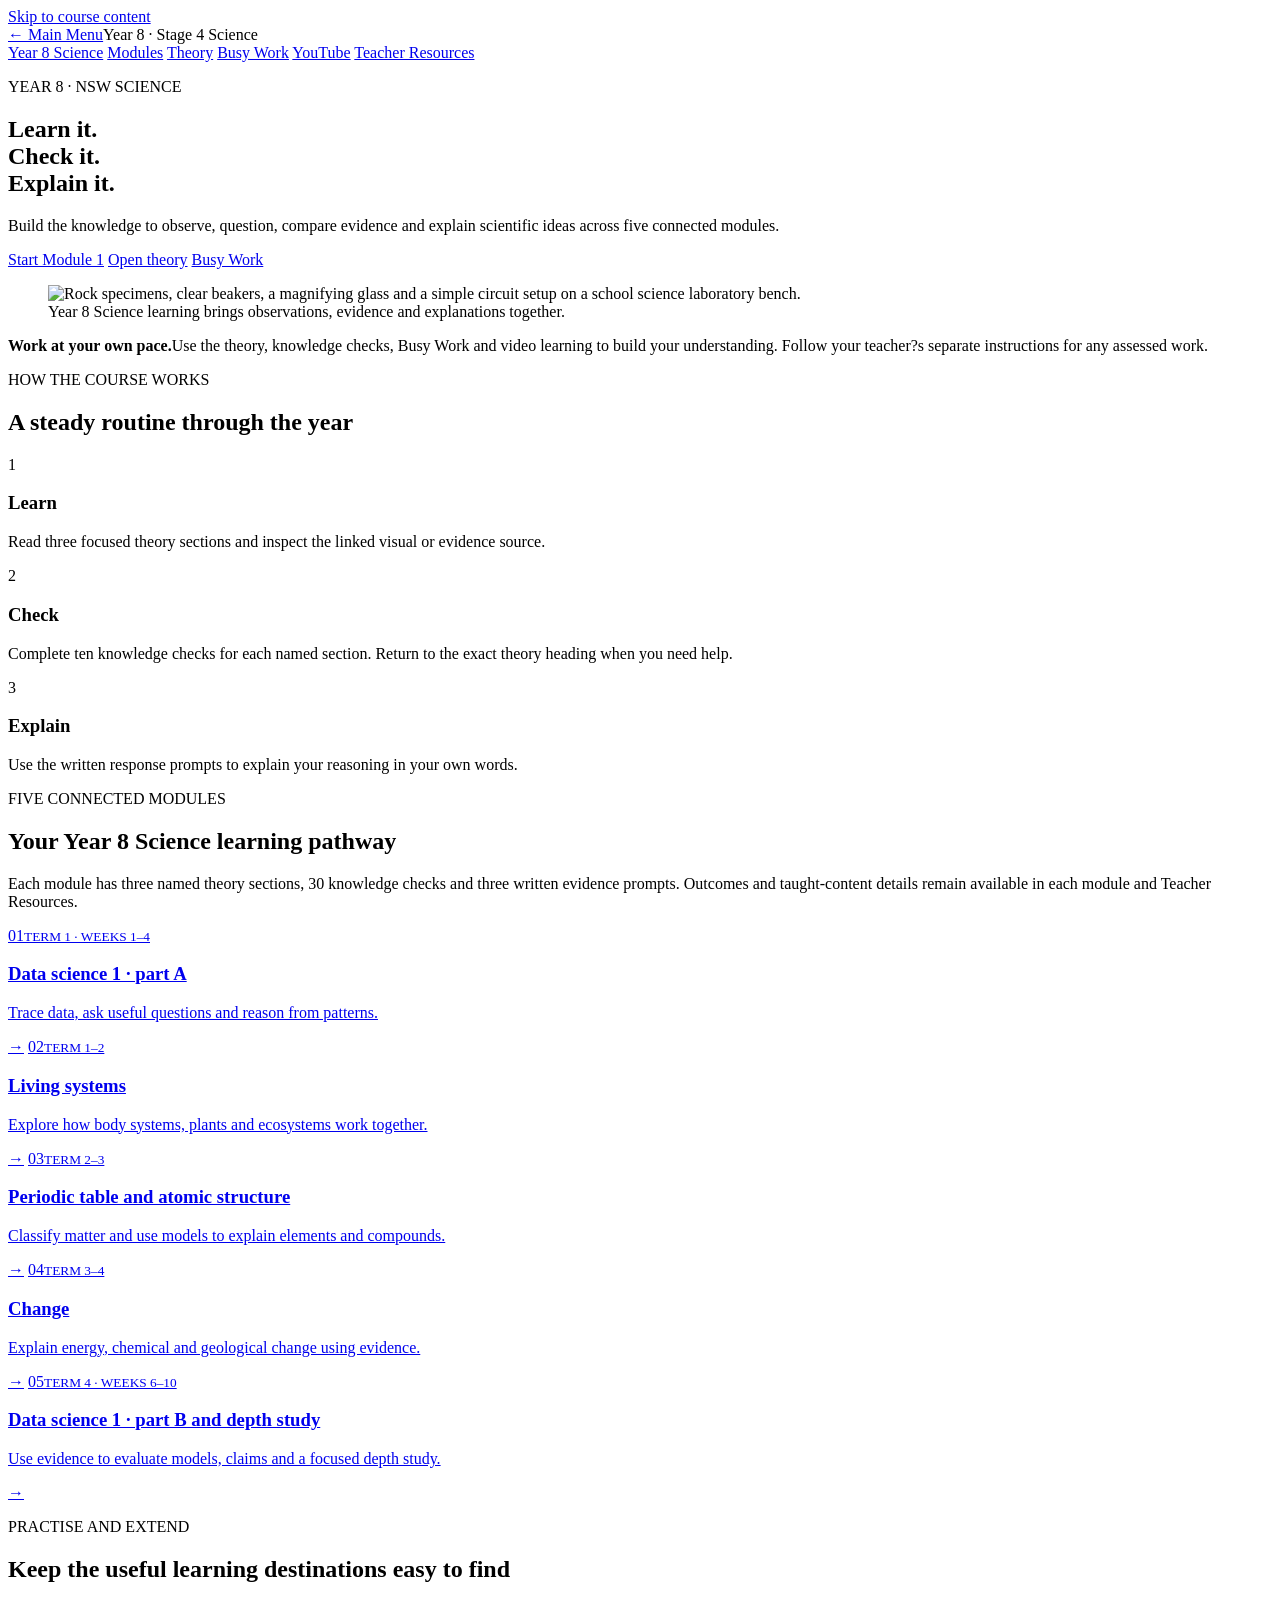
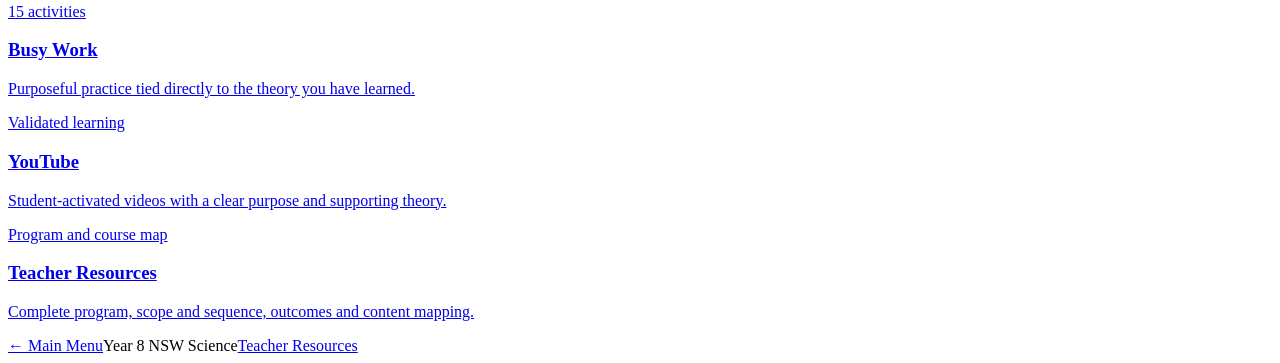
==== commit c413b5fe: "Remove folio and add universal main menu links" ====
--- a/index.html
+++ b/index.html
@@ -3,7 +3,7 @@
 <head>
   <meta charset="utf-8">
   <meta name="viewport" content="width=device-width,initial-scale=1">
-  <meta name="description" content="Year 8 NSW Science guided course with theory, knowledge checks, practice, video learning and an evidence folio.">
+  <meta name="description" content="Year 8 NSW Science guided course with theory, knowledge checks, purposeful practice and video learning.">
   <title>Year 8 Science | Guided course</title>
   <link rel="stylesheet" href="/Year-8-Science-Guided-Course/styles.css">
 </head>
@@ -17,7 +17,7 @@
       <a href="/Year-8-Science-Guided-Course/theory.html">Theory</a>
       <a href="/Year-8-Science-Guided-Course/busy-work/">Busy Work</a>
       <a href="/Year-8-Science-Guided-Course/youtube-learning/">YouTube</a>
-      <a href="/Year-8-Science-Guided-Course/folio/">Folio</a>
+
       <a href="/Year-8-Science-Guided-Course/teacher-resources/program/">Teacher Resources</a>
     </nav>
   </header>
@@ -31,7 +31,7 @@
           <a class="button" href="/Year-8-Science-Guided-Course/modules/y8s-m01/">Start Module 1</a>
           <a class="button secondary" href="/Year-8-Science-Guided-Course/theory.html">Open theory</a>
           <a class="button secondary" href="/Year-8-Science-Guided-Course/busy-work/">Busy Work</a>
-          <a class="button secondary" href="/Year-8-Science-Guided-Course/folio/">Evidence folio</a>
+
         </div>
       </div>
       <figure class="hero-plan science-hero-image">
@@ -40,7 +40,7 @@
       </figure>
     </section>
 
-    <section class="save-notice" aria-label="Saving information"><strong>Saved on this device.</strong><span>Your learning is browser-local practice, not a cloud submission. The folio can export one self-contained file for an intentional Google Classroom upload.</span></section>
+    <section class="save-notice" aria-label="Learning information"><strong>Work at your own pace.</strong><span>Use the theory, knowledge checks, Busy Work and video learning to build your understanding. Follow your teacher?s separate instructions for any assessed work.</span></section>
 
     <section class="section routine">
       <p class="eyebrow">HOW THE COURSE WORKS</p>
@@ -48,7 +48,7 @@
       <div class="routine-grid">
         <article><span>1</span><h3>Learn</h3><p>Read three focused theory sections and inspect the linked visual or evidence source.</p></article>
         <article><span>2</span><h3>Check</h3><p>Complete ten knowledge checks for each named section. Return to the exact theory heading when you need help.</p></article>
-        <article><span>3</span><h3>Explain</h3><p>Write your own evidence, save locally and print or back it up through the folio.</p></article>
+        <article><span>3</span><h3>Explain</h3><p>Use the written response prompts to explain your reasoning in your own words.</p></article>
       </div>
     </section>
 
@@ -66,12 +66,11 @@
     </section>
 
     <section class="section destinations">
-      <p class="eyebrow">PRACTISE AND COLLECT EVIDENCE</p>
-      <h2>Keep the important destinations easy to find</h2>
+      <p class="eyebrow">PRACTISE AND EXTEND</p>
+      <h2>Keep the useful learning destinations easy to find</h2>
       <div class="destination-grid">
         <a class="destination-card busy" href="/Year-8-Science-Guided-Course/busy-work/"><span>15 activities</span><h3>Busy Work</h3><p>Purposeful practice tied directly to the theory you have learned.</p></a>
         <a class="destination-card video" href="/Year-8-Science-Guided-Course/youtube-learning/"><span>Validated learning</span><h3>YouTube</h3><p>Student-activated videos with a clear purpose and supporting theory.</p></a>
-        <a class="destination-card folio" href="/Year-8-Science-Guided-Course/folio/"><span>12 visual cards</span><h3>Evidence folio</h3><p>Save evidence, revisit your work and export one self-contained file.</p></a>
         <a class="destination-card teacher" href="/Year-8-Science-Guided-Course/teacher-resources/program/"><span>Program and course map</span><h3>Teacher Resources</h3><p>Complete program, scope and sequence, outcomes and content mapping.</p></a>
       </div>
     </section>
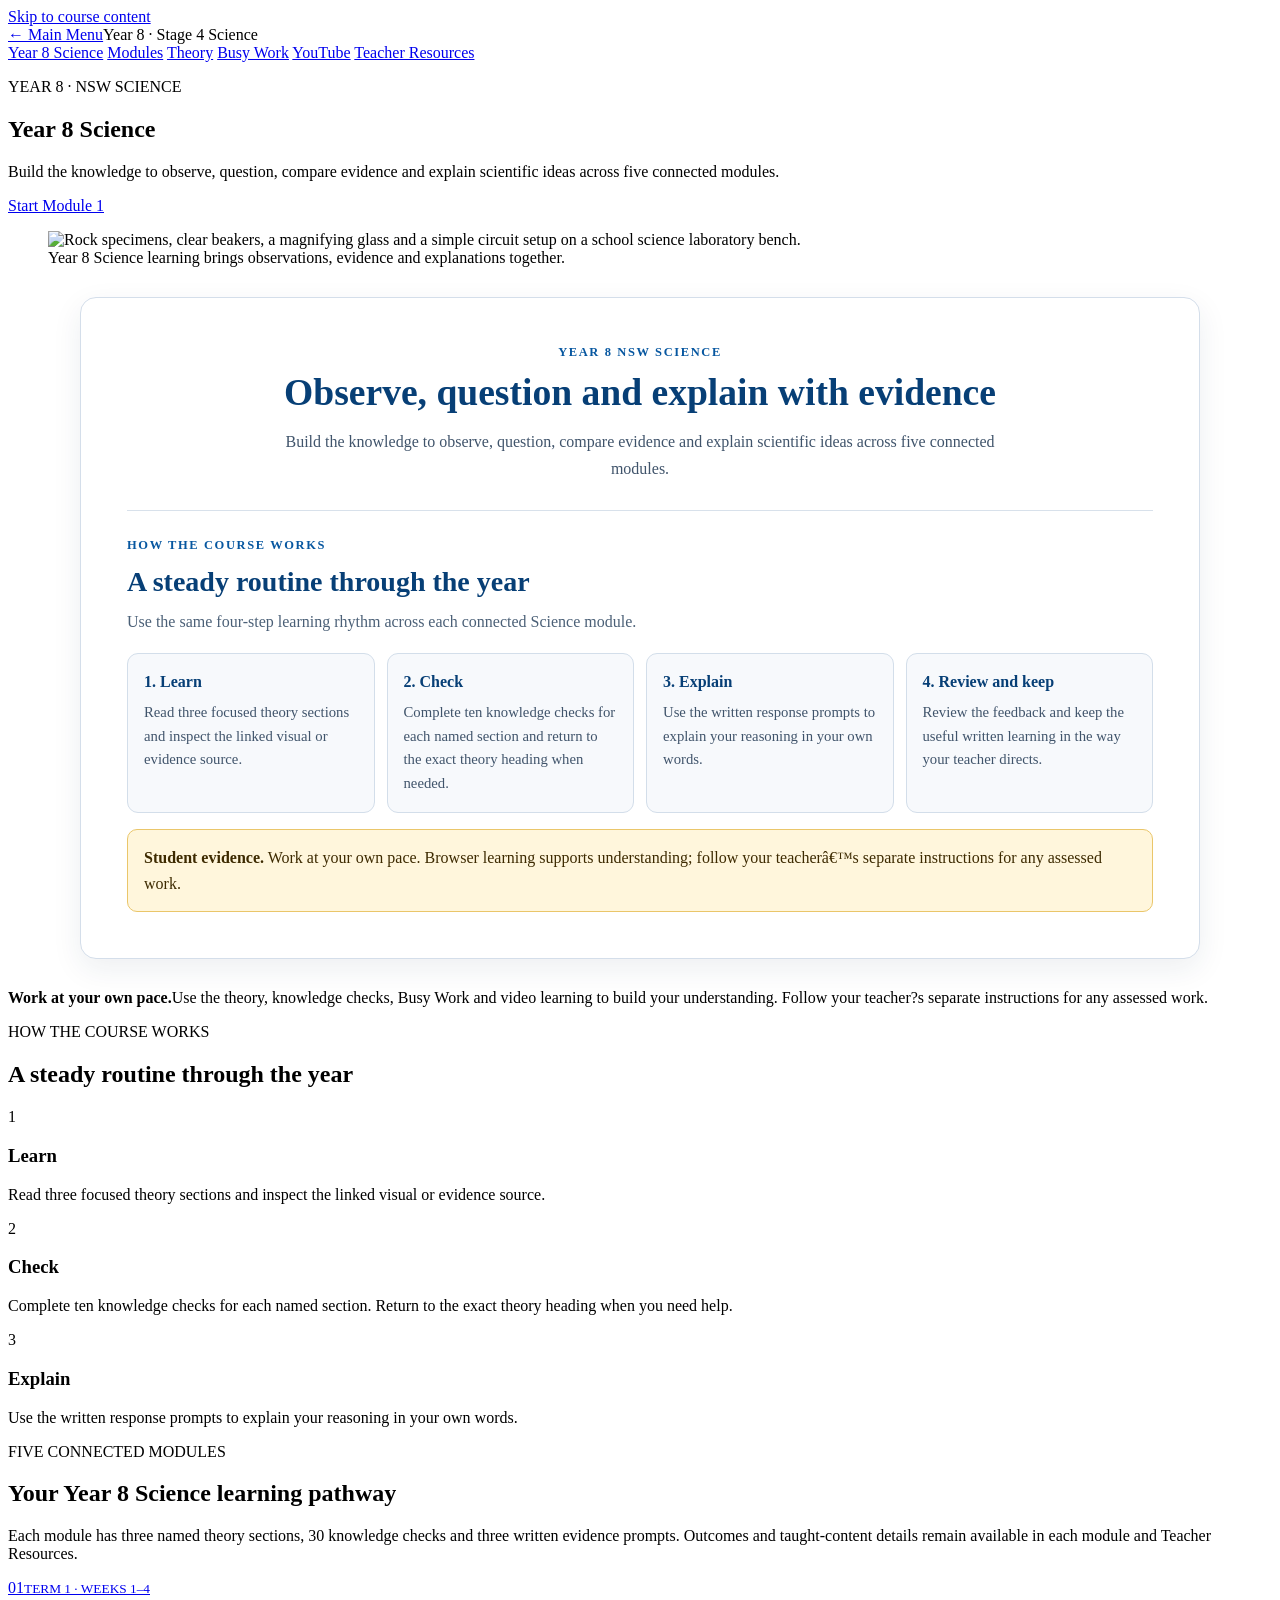
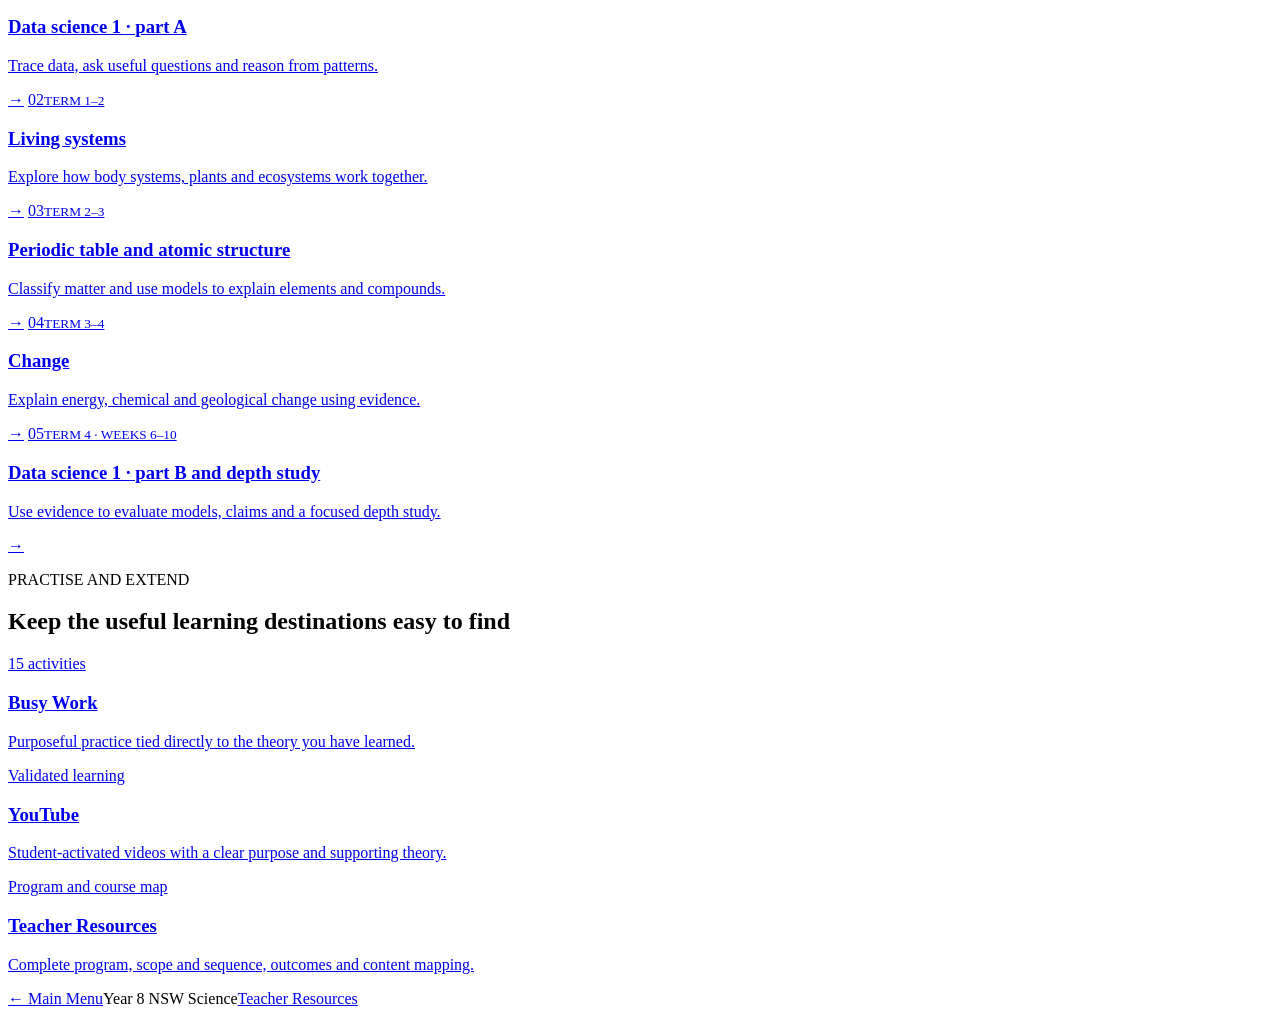
==== commit 3f92895e: "Standardise Task 33 course front page" ====
--- a/index.html
+++ b/index.html
@@ -6,7 +6,8 @@
   <meta name="description" content="Year 8 NSW Science guided course with theory, knowledge checks, purposeful practice and video learning.">
   <title>Year 8 Science | Guided course</title>
   <link rel="stylesheet" href="/Year-8-Science-Guided-Course/styles.css">
-</head>
+  <link rel="stylesheet" href="/Year-8-Science-Guided-Course/course-family-hero.css">
+<link rel="stylesheet" href="course-family-intro.css"></head>
 <body class="course-home">
   <a class="skip" href="#main">Skip to course content</a>
   <header class="site-header">
@@ -22,23 +23,46 @@
     </nav>
   </header>
   <main id="main">
-    <section class="hero">
+    <section class="hero course-family-hero family-dark-hero" style="--family-hero-surface:linear-gradient(135deg,#0e2c36,#173a47);--family-hero-copy:#fff;--family-hero-muted:#e3f0ea;--family-hero-eyebrow:#91dfcc;--family-action-primary:#d9a23e">
+      <div class="course-family-hero-inner">
       <div class="hero-copy">
         <p class="eyebrow">YEAR 8 &middot; NSW SCIENCE</p>
-        <h1>Learn it.<br>Check it.<br>Explain it.</h1>
+        <h1>Year 8 Science</h1>
         <p class="lede">Build the knowledge to observe, question, compare evidence and explain scientific ideas across five connected modules.</p>
         <div class="hero-actions">
           <a class="button" href="/Year-8-Science-Guided-Course/modules/y8s-m01/">Start Module 1</a>
-          <a class="button secondary" href="/Year-8-Science-Guided-Course/theory.html">Open theory</a>
-          <a class="button secondary" href="/Year-8-Science-Guided-Course/busy-work/">Busy Work</a>
-
         </div>
       </div>
       <figure class="hero-plan science-hero-image">
-        <img src="/Year-8-Science-Guided-Course/assets/year-8-science-lab.png" alt="Rock specimens, clear beakers, a magnifying glass and a simple circuit setup on a school science laboratory bench." width="1680" height="945">
+        <img src="/Year-8-Science-Guided-Course/assets/year-8-science-lab-hero-v2.png" alt="Rock specimens, clear beakers, a magnifying glass and a simple circuit setup on a school science laboratory bench." width="1680" height="945">
         <figcaption>Year 8 Science learning brings observations, evidence and explanations together.</figcaption>
       </figure>
+      </div>
     </section>
+<section class="course-family-intro" aria-labelledby="course-family-intro-title">
+  <div class="course-family-intro__inner">
+    <header class="course-family-intro__heading">
+      <p class="course-family-intro__eyebrow">Year 8 NSW Science</p>
+      <h2 id="course-family-intro-title">Observe, question and explain with evidence</h2>
+      <p class="course-family-intro__lede">Build the knowledge to observe, question, compare evidence and explain scientific ideas across five connected modules.</p>
+    </header>
+    <div class="course-family-intro__routine">
+      <div class="course-family-intro__routine-heading">
+        <p class="course-family-intro__eyebrow">How the course works</p>
+        <h3>A steady routine through the year</h3>
+        <p>Use the same four-step learning rhythm across each connected Science module.</p>
+      </div>
+      <div class="course-family-intro__cards">
+      <article class="course-family-intro__card"><h4>1. Learn</h4><p>Read three focused theory sections and inspect the linked visual or evidence source.</p></article>
+      <article class="course-family-intro__card"><h4>2. Check</h4><p>Complete ten knowledge checks for each named section and return to the exact theory heading when needed.</p></article>
+      <article class="course-family-intro__card"><h4>3. Explain</h4><p>Use the written response prompts to explain your reasoning in your own words.</p></article>
+      <article class="course-family-intro__card"><h4>4. Review and keep</h4><p>Review the feedback and keep the useful written learning in the way your teacher directs.</p></article>
+      </div>
+    </div>
+    <p class="course-family-intro__evidence"><strong>Student evidence.</strong> Work at your own pace. Browser learning supports understanding; follow your teacher&#226;€™s separate instructions for any assessed work.</p>
+
+  </div>
+</section>
 
     <section class="save-notice" aria-label="Learning information"><strong>Work at your own pace.</strong><span>Use the theory, knowledge checks, Busy Work and video learning to build your understanding. Follow your teacher?s separate instructions for any assessed work.</span></section>
 
@@ -76,5 +100,6 @@
     </section>
   </main>
   <footer><a href="https://stevencowell.github.io/Main-Page/">&larr; Main Menu</a><span>Year 8 NSW Science</span><a href="/Year-8-Science-Guided-Course/teacher-resources/program/">Teacher Resources</a></footer>
+<script src="/Year-8-Science-Guided-Course/shared/hub-navigation.js"></script>
 </body>
 </html>
--- a/course-family-intro.css
+++ b/course-family-intro.css
@@ -0,0 +1,175 @@
+.course-family-intro {
+  box-sizing: border-box;
+  width: min(1120px, calc(100% - 40px));
+  margin: 30px auto;
+  padding: clamp(28px, 4vw, 46px);
+  color: #17324d;
+  background: #ffffff;
+  border: 1px solid #d4deea;
+  border-radius: 16px;
+  box-shadow: 0 10px 30px rgba(28, 52, 76, 0.08);
+}
+
+.course-family-intro *,
+.course-family-intro *::before,
+.course-family-intro *::after {
+  box-sizing: border-box;
+}
+
+.course-family-intro__heading {
+  max-width: 780px;
+  margin: 0 auto;
+  text-align: center;
+}
+
+.course-family-intro__eyebrow {
+  margin: 0 0 10px;
+  color: #0757a0;
+  font-size: 0.78rem;
+  font-weight: 800;
+  letter-spacing: 0.13em;
+  line-height: 1.35;
+  text-transform: uppercase;
+}
+
+.course-family-intro__heading h2,
+.course-family-intro__routine-heading h3 {
+  color: #073f76;
+  font-family: inherit;
+  font-weight: 800;
+}
+
+.course-family-intro__heading h2 {
+  margin: 0;
+  font-size: clamp(1.75rem, 3.1vw, 2.35rem);
+  line-height: 1.15;
+}
+
+.course-family-intro__lede {
+  max-width: 720px;
+  margin: 14px auto 0;
+  color: #40546b;
+  font-size: 1rem;
+  line-height: 1.7;
+}
+
+.course-family-intro__routine {
+  margin-top: 28px;
+  padding-top: 26px;
+  border-top: 1px solid #d8e1eb;
+}
+
+.course-family-intro__routine-heading {
+  max-width: 900px;
+  margin-bottom: 18px;
+}
+
+.course-family-intro__routine-heading h3 {
+  margin: 0;
+  font-size: clamp(1.35rem, 2.3vw, 1.75rem);
+  line-height: 1.25;
+}
+
+.course-family-intro__routine-heading > p:last-child {
+  margin: 10px 0 0;
+  color: #4b6077;
+  line-height: 1.65;
+}
+
+.course-family-intro__cards {
+  display: grid;
+  grid-template-columns: repeat(4, minmax(0, 1fr));
+  gap: 12px;
+  align-items: stretch;
+}
+
+.course-family-intro__card {
+  min-width: 0;
+  min-height: 150px;
+  padding: 17px 16px;
+  background: #f7f9fc;
+  border: 1px solid #d3deea;
+  border-radius: 11px;
+}
+
+.course-family-intro__card h4 {
+  margin: 0 0 8px;
+  color: #073f76;
+  font-size: 1rem;
+  font-weight: 800;
+  line-height: 1.35;
+}
+
+.course-family-intro__card p {
+  margin: 0;
+  color: #40546b;
+  font-size: 0.92rem;
+  line-height: 1.6;
+}
+
+.course-family-intro__evidence,
+.course-family-intro__boundary {
+  margin: 16px 0 0;
+  padding: 15px 16px;
+  border-radius: 10px;
+  line-height: 1.6;
+}
+
+.course-family-intro__evidence {
+  color: #3d2a00;
+  background: #fff6dc;
+  border: 1px solid #eac66a;
+}
+
+.course-family-intro__boundary {
+  color: #4b3a16;
+  background: #fbf8ef;
+  border: 1px solid #ddd2b8;
+}
+
+.course-family-intro--vet {
+  border-top: 5px solid #0e5c6c;
+  border-radius: 10px;
+  box-shadow: 0 8px 24px rgba(20, 54, 63, 0.08);
+}
+
+.course-family-intro--vet .course-family-intro__eyebrow,
+.course-family-intro--vet .course-family-intro__heading h2,
+.course-family-intro--vet .course-family-intro__routine-heading h3,
+.course-family-intro--vet .course-family-intro__card h4 {
+  color: #0b5261;
+}
+
+.course-family-intro--vet .course-family-intro__card {
+  background: #f3f8f9;
+  border-color: #c8dcdf;
+}
+
+.course-family-intro--vet .course-family-intro__evidence {
+  color: #183b43;
+  background: #eaf5f6;
+  border-color: #abd0d5;
+}
+
+@media (max-width: 900px) {
+  .course-family-intro__cards {
+    grid-template-columns: repeat(2, minmax(0, 1fr));
+  }
+}
+
+@media (max-width: 560px) {
+  .course-family-intro {
+    width: min(100% - 24px, 1120px);
+    margin: 18px auto;
+    padding: 24px 18px;
+    border-radius: 13px;
+  }
+
+  .course-family-intro__cards {
+    grid-template-columns: 1fr;
+  }
+
+  .course-family-intro__card {
+    min-height: 0;
+  }
+}
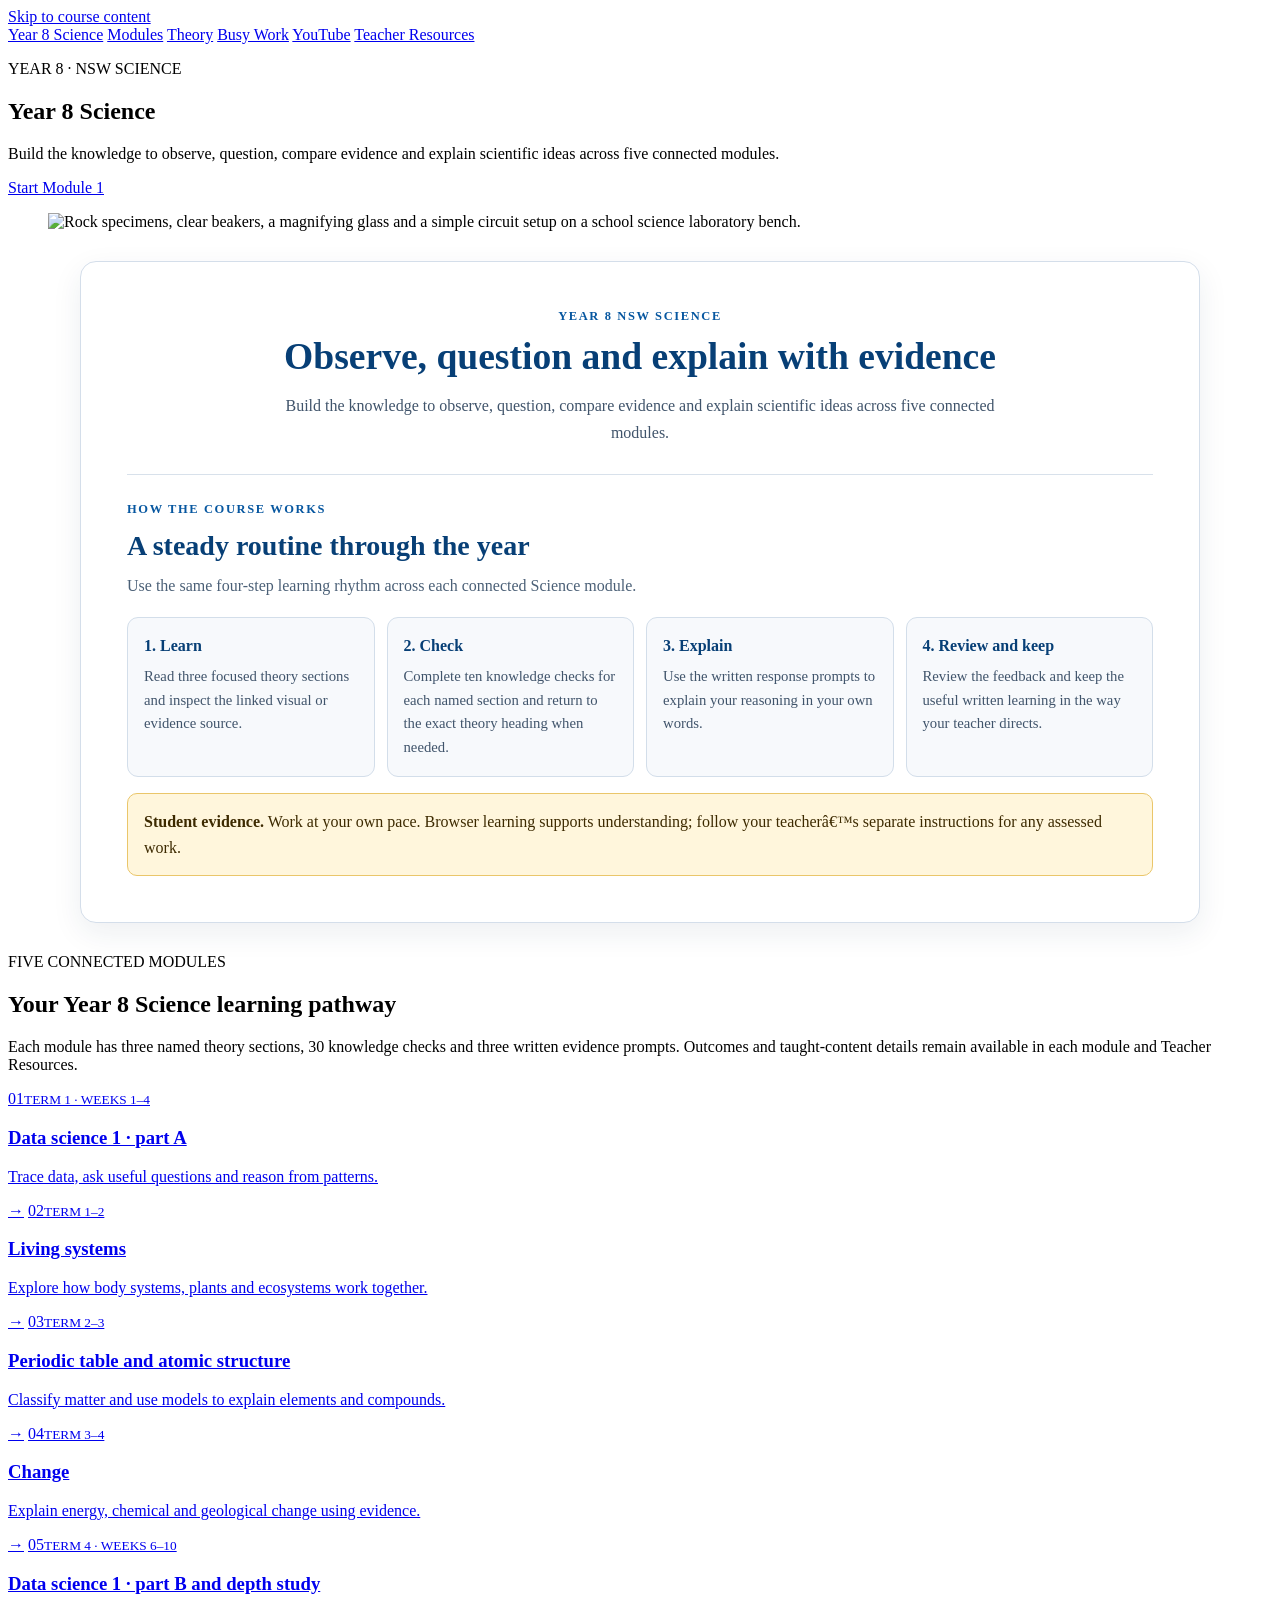
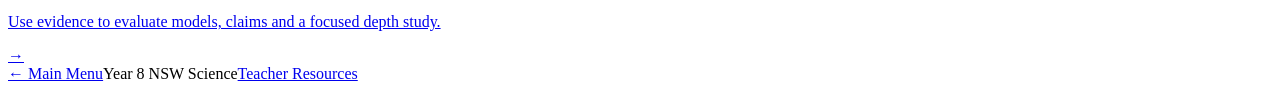
==== commit e0f146bf: "Simplify Year 8 Science front page" ====
--- a/index.html
+++ b/index.html
@@ -7,7 +7,7 @@
   <title>Year 8 Science | Guided course</title>
   <link rel="stylesheet" href="/Year-8-Science-Guided-Course/styles.css">
   <link rel="stylesheet" href="/Year-8-Science-Guided-Course/course-family-hero.css">
-<link rel="stylesheet" href="course-family-intro.css"></head>
+<link rel="stylesheet" href="course-family-intro.css"><link rel="stylesheet" href="front-page-cleanup.css"></head>
 <body class="course-home">
   <a class="skip" href="#main">Skip to course content</a>
   <header class="site-header">
--- a/front-page-cleanup.css
+++ b/front-page-cleanup.css
@@ -0,0 +1,8 @@
+/* Keep the entry page to the shared course orientation and its actual module pathway. */
+.course-bar,
+.science-hero-image figcaption,
+.save-notice,
+.section.routine,
+.section.destinations {
+  display: none !important;
+}
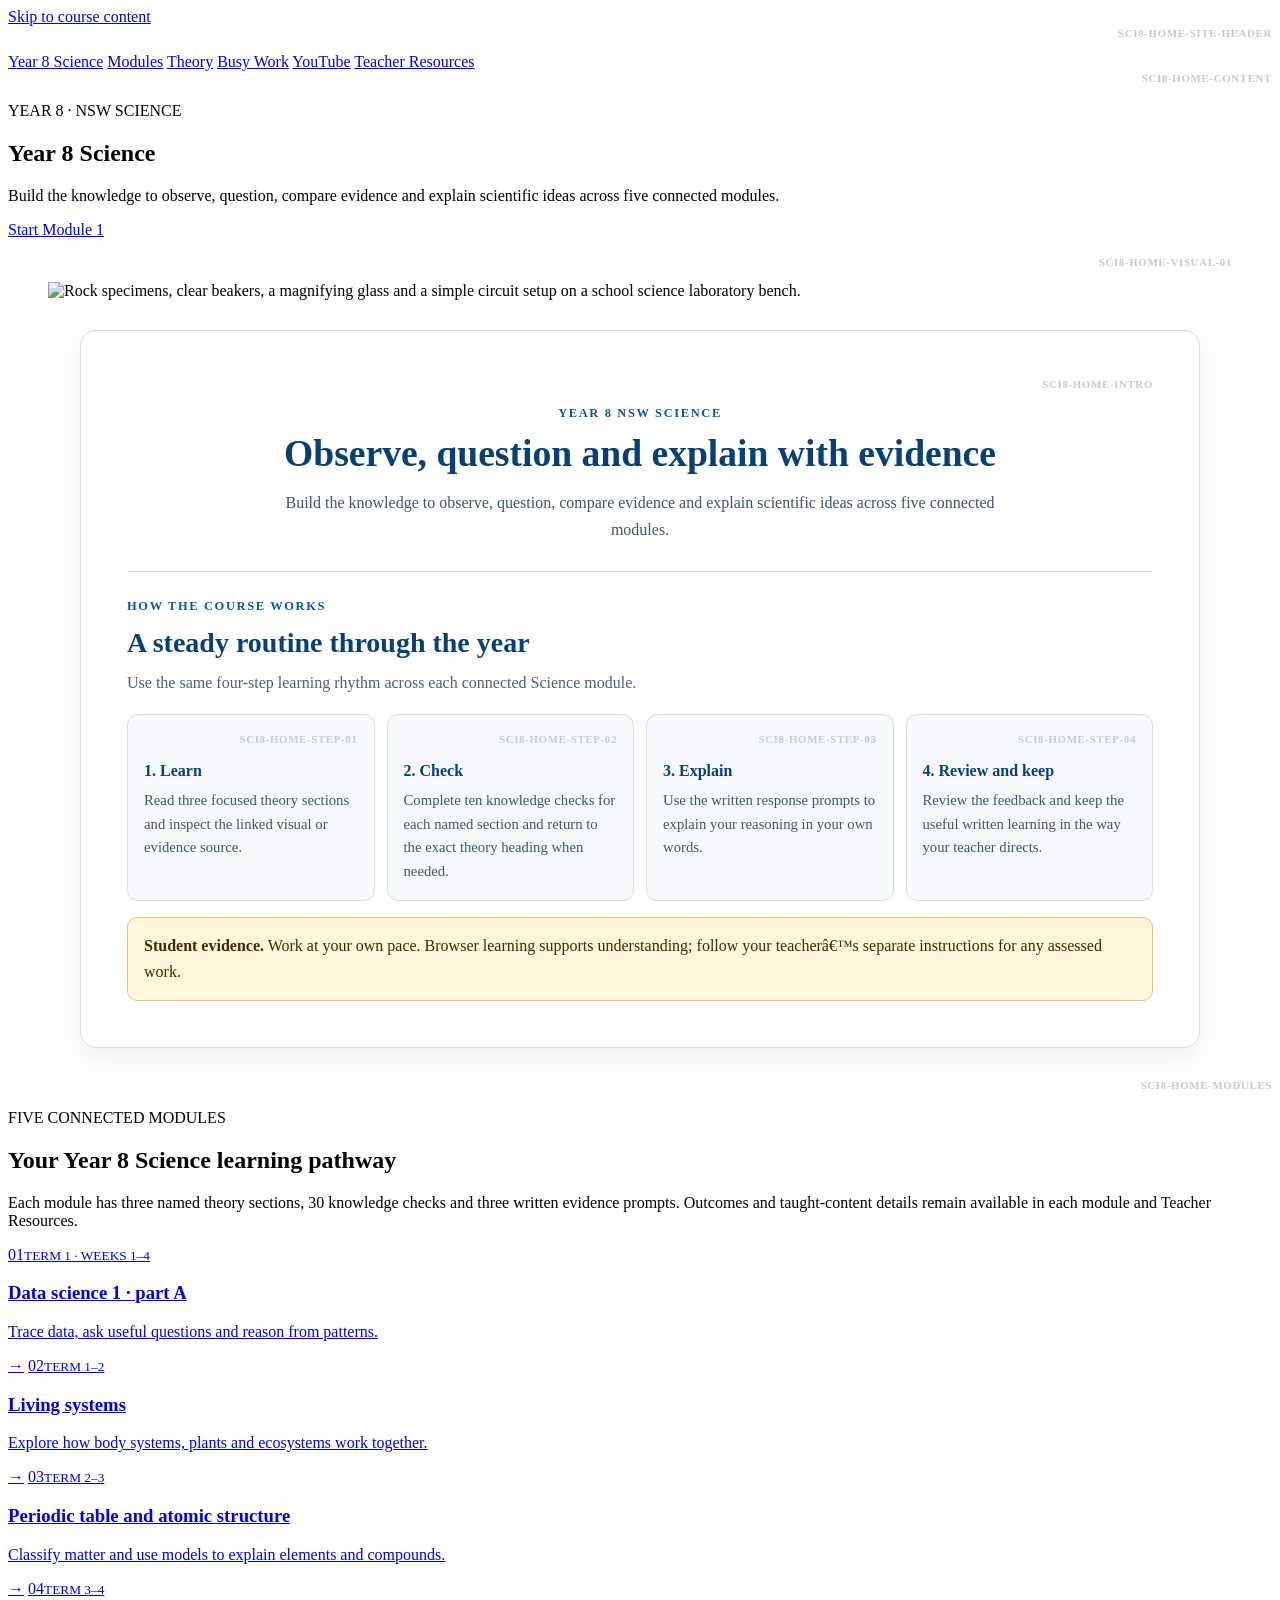
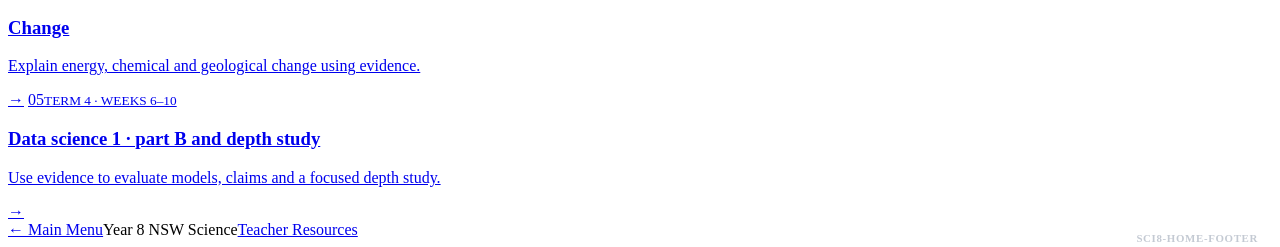
==== commit 9220c2bc: "Align modules and add section references" ====
--- a/index.html
+++ b/index.html
@@ -7,7 +7,7 @@
   <title>Year 8 Science | Guided course</title>
   <link rel="stylesheet" href="/Year-8-Science-Guided-Course/styles.css">
   <link rel="stylesheet" href="/Year-8-Science-Guided-Course/course-family-hero.css">
-<link rel="stylesheet" href="course-family-intro.css"><link rel="stylesheet" href="front-page-cleanup.css"></head>
+<link rel="stylesheet" href="course-family-intro.css"><link rel="stylesheet" href="front-page-cleanup.css"><link rel="stylesheet" href="section-reference.css?v=20260817a"></head>
 <body class="course-home">
   <a class="skip" href="#main">Skip to course content</a>
   <header class="site-header">
@@ -101,5 +101,5 @@
   </main>
   <footer><a href="https://stevencowell.github.io/Main-Page/">&larr; Main Menu</a><span>Year 8 NSW Science</span><a href="/Year-8-Science-Guided-Course/teacher-resources/program/">Teacher Resources</a></footer>
 <script src="/Year-8-Science-Guided-Course/shared/hub-navigation.js"></script>
-</body>
+<script src="vendor/html2canvas.min.js"></script><script src="section-reference.js?v=20260817a" data-site-code="SCI8"></script></body>
 </html>
--- a/section-reference.css
+++ b/section-reference.css
@@ -0,0 +1,79 @@
+.section-reference {
+  display: block;
+  max-width: 100%;
+  min-width: 0;
+  width: auto;
+  margin: 0 0 12px auto;
+  color: #c4cad3;
+  font-size: 0.68rem;
+  font-weight: 700;
+  letter-spacing: 0.06em;
+  line-height: 1.4;
+  text-decoration: none;
+  text-align: right;
+  text-transform: uppercase;
+  overflow-wrap: anywhere;
+}
+
+.section-reference-overlay-target {
+  position: relative;
+}
+
+.section-reference-layout-safe {
+  min-width: 0;
+  overflow-wrap: anywhere;
+}
+
+.section-reference--overlay {
+  bottom: auto;
+  display: block;
+  height: auto;
+  left: auto;
+  margin: 0;
+  max-width: calc(100% - 28px);
+  min-height: 0;
+  position: absolute;
+  right: 14px;
+  top: 10px;
+  width: max-content;
+  z-index: 6;
+}
+
+.section-reference--on-dark {
+  color: rgba(255, 255, 255, 0.5);
+}
+
+.section-reference--on-dark:hover,
+.section-reference--on-dark:focus-visible {
+  color: rgba(255, 255, 255, 0.92);
+}
+
+.section-reference:hover,
+.section-reference:focus-visible {
+  color: #0757a0;
+  text-decoration: underline;
+  text-underline-offset: 3px;
+}
+
+.section-reference:focus-visible {
+  outline: 2px solid #0757a0;
+  outline-offset: 3px;
+  border-radius: 2px;
+}
+
+.section-reference.is-copied {
+  color: #667085;
+}
+
+.section-reference.is-capturing,
+.section-reference.is-capturing:focus-visible {
+  color: #c4cad3;
+  outline: none;
+  text-decoration: none;
+}
+
+@media print {
+  .section-reference {
+    display: none;
+  }
+}
